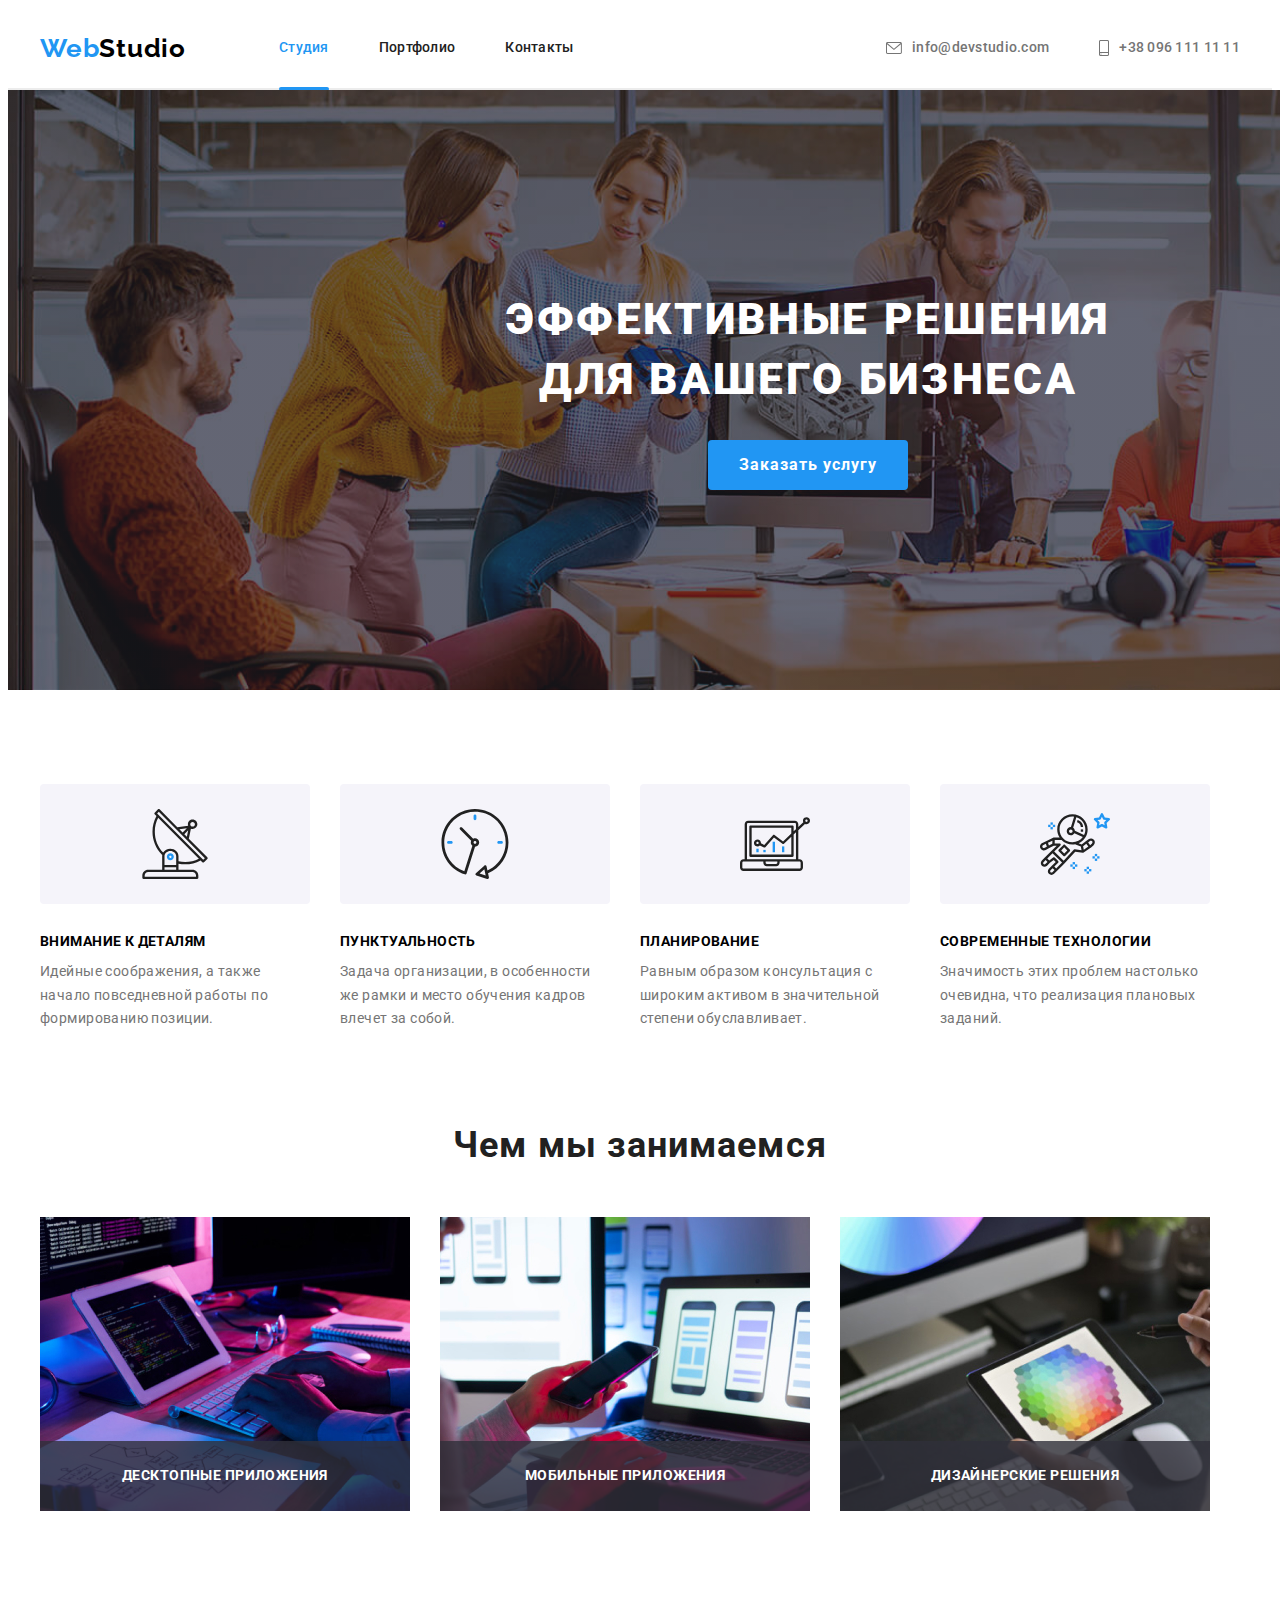
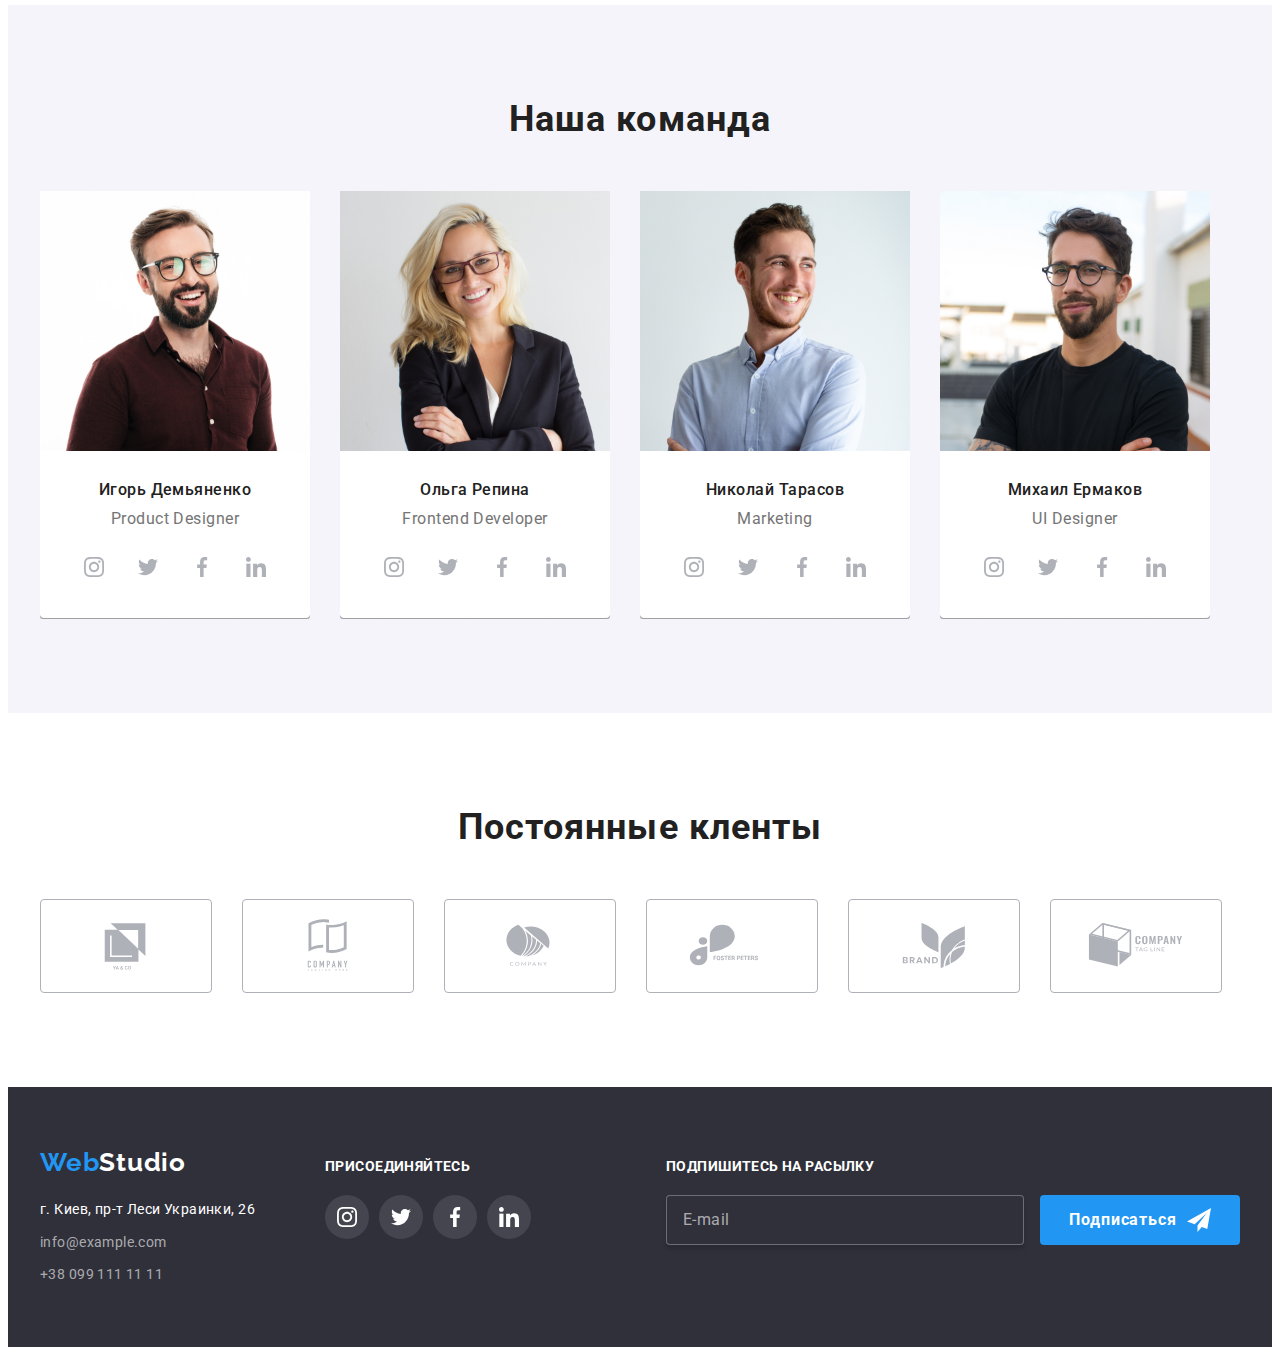
==== index.html @ 34a13f5e "copy files from HW: 06" ====
<!DOCTYPE html>
<html lang="ru">
<head>
    <meta charset="UTF-8">
    <meta http-equiv="X-UA-Compatible" content="IE=edge">
    <meta name="viewport" content="width=device-width, initial-scale=1.0">
    <title>WebStudio</title>

    <link rel="preconnect" href="https://fonts.gstatic.com">
    <link href="https://fonts.googleapis.com/css2?family=Raleway:wght@700&family=Roboto:wght@400;500;700;900&display=swap" rel="stylesheet">

    <link rel="stylesheet" href="https://cdnjs.cloudflare.com/ajax/libs/modern-normalize/1.0.0/modern-normalize.min.css" integrity="sha512-ISS7cAi1PEhQ8jnbJpJZMd29NlhNj4AWYyLOSp2CE/CsHxTCu+r+t0D2yoJudVrd0/8fTVPUVDzY5Tvli75u/g==" crossorigin="anonymous" referrerpolicy="no-referrer" />

    <link rel="stylesheet" href="./CSS/styles.css">
</head>
<body>
<!-- ============================== HEADER ============================== -->
    <header class="header">        
        <div class="inheader container">
            <a class="logo-link link" href="./index.html"> <span class="logo-accent">Web</span>Studio</a>
            <ul class="menu list">
                <li class="menu-item">
                    <a class="menu-link link currentpage current" href="./index.html">Студия</a>
                </li>
                <li class="menu-item">
                    <a class="menu-link link" href="./portfolio.html">Портфолио</a>
                </li>
                <li class="menu-item">
                    <a class="menu-link link" href="">Контакты</a>
                </li>
            </ul>
            <ul class="contacts list">                
                <li class="contacts-item">
                    <a class="contacts-link link" href="mailto:info@devstudio.com">
                        <svg class="icon-header" width="16" height="12">
                            <use href="./images/sprite.svg#icon-envelope"></use>
                        </svg>
                        info@devstudio.com
                    </a>
                </li>
                <li class="contacts-item">
                    <a class="contacts-link link" href="tel:+380961111111">
                        <svg class="icon-header" width="10" height="16">
                            <use href="./images/sprite.svg#icon-smartphone"></use>
                        </svg>
                        +38 096 111 11 11
                    </a>
                </li>
            </ul>  
        </div>
    </header>
<!-- ============================== END HEADER ============================== -->

    <main>
<!-- ============================== HERO ============================== -->
        <section class="hero">
            <div class="container">
                <h1 class="hero-title">ЭФФЕКТИВНЫЕ РЕШЕНИЯ<br/>ДЛЯ ВАШЕГО БИЗНЕСА</h1>
                <button class="modal-btn" type="button" data-modal-open="">Заказать услугу</button>
            </div>

            <div class="backdrop is-hidden" data-modal>
                <div class="modal">

                    <!-- <div class="modal-closebutton" data-modal-close>
                        <svg class="icon-close">
                            <use href="./images/sprite.svg#icon-close"></use>
                        </svg>
                    </div> -->

                    <button class="modal-closebutton" data-modal-close>
                        <svg class="icon-close">
                            <use href="./images/sprite.svg#icon-close"></use>
                        </svg>
                    </button>

                    <form class="form" method="GET" autocomplete="off">
                        <p class="modal-title">Оставьте свои данные, мы вам перезвоним</p>

                        <ul class="form-list list">
                            <li class="form-field">
                                <label for="name" class="form-label">Имя</label>
                                <div class="input-wrapper">
                                    <input type="text" class="form-input" name="name" id="name" required>
                                    <svg class="input-icon" width="12" height="12">
                                        <use href="./images/sprite.svg#icon-form-person"></use>
                                    </svg>
                                </div>
                            </li>
                            <li class="form-field">
                                <label for="tel" class="form-label">Телефон</label>
                                <div class="input-wrapper">
                                    <input type="tel" class="form-input" name="tel" id="tel" required>
                                    <svg class="input-icon" width="13" height="13">
                                        <use href="./images/sprite.svg#icon-form-phone"></use>
                                    </svg>
                                </div>
                                
                             </li>
                             <li class="form-field">
                                <label for="email" class="form-label">Почта</label>
                                <div class="input-wrapper">
                                    <input type="email" class="form-input" name="email" id="email">
                                    <svg class="input-icon"  width="15" height="12">
                                        <use href="./images/sprite.svg#icon-form-envelope"></use>
                                    </svg>
                                </div>                                
                             </li>
                             <li class="form-field">
                                <label for="comment" class="form-label">Коментарий</label>
                                <textarea name="comment" id="comment" placeholder="Введите текст"></textarea>
                             </li>
                            </ul>  
                            
                        <div class="checkbox-field">
                            <input type="checkbox" class="checkbox visually-hidden" name="checkbox" id="checkbox" required>
                            <label for="checkbox" class="checkbox-label">
                                Соглашаюсь с рассылкой и принимаю
                                <a href="#" class="checkbox-link link">Условия договора</a>
                                <span class="custom-checkbox">
                                    <svg class="custom-checkbox-icon" width="12" height="11">
                                        <use href="./images/sprite.svg#icon-form-checked"></use>
                                    </svg>
                                </span>                                
                            </label>
                        </div>

                        <button class="modal-btn" type="submit">Отправить</button>
                        
                    </form>
                </div>
            </div>   
        </section> 
<!-- ============================== END HERO ============================== -->         

<!-- ============================== ADVANTANGES ============================== -->
        <section class="advantages">
            <div class="container">
                <h2 class="advantages-title" hidden>Преимущества</h2>
                <ul class="advantages-list list">
                    <li class="advantages-item">
                        <div class="thumb">
                            <svg class="icon-advantages">
                                <use href=".\images/sprite.svg#icon-antenna"></use>
                            </svg>
                        </div>
                        <h3 class="advantages-item-title">Внимание к деталям</h3>
                        <p class="advantages-item-text">Идейные соображения, а также начало повседневной работы по формированию позиции.</p>
                    </li>
                    <li class="advantages-item">
                        <div class="thumb">
                            <svg class="icon-advantages">
                                <use href=".\images/sprite.svg#icon-clock"></use>
                            </svg>
                        </div>
                        <h3 class="advantages-item-title">Пунктуальность</h3>
                        <p class="advantages-item-text">Задача организации, в особенности же рамки и место обучения кадров влечет за собой.</p>
                    </li>
                    <li class="advantages-item">
                        <div class="thumb">
                            <svg class="icon-advantages">
                                <use href=".\images/sprite.svg#icon-diagram"></use>
                            </svg>
                        </div>
                        <h3 class="advantages-item-title">Планирование</h3>
                        <p class="advantages-item-text">Равным образом консультация с широким активом в значительной степени обуславливает.</p>
                    </li>
                    <li class="advantages-item">
                        <div class="thumb">
                            <svg class="icon-advantages">
                                <use href=".\images/sprite.svg#icon-astronaut"></use>
                            </svg>
                        </div>
                        <h3 class="advantages-item-title">Современные технологии</h3>
                        <p class="advantages-item-text">Значимость этих проблем настолько очевидна, что реализация плановых заданий.</p>
                    </li>
                </ul>
            </div>
        </section>
<!-- ============================== END ADVANTANGES ============================== -->        

<!-- ============================== WHAT-WE-DO ============================== -->
        <section class="works">
            <div class="container">
                <h2 class="section-title">Чем мы занимаемся</h2>
                <ul class="works-list list">
                    <li class="workrs-item">
                        <img class="works-img"
                            src="./images/what-we-do/what-we-do-img1.jpg" 
                            alt="Пользователь ПК" 
                            width="370" height="294">
                        <div class="works-img-overlay">
                            <p>Десктопные приложения</p>
                        </div>
                    </li>
                    <li class="workrs-item">
                        <img class="works-img"
                            src="./images/what-we-do/what-we-do-img2.jpg" 
                            alt="Пользователь с телефоном" 
                            width="370" height="294">
                            <div class="works-img-overlay">
                            <p>Мобильные приложения</p>
                        </div>
                    </li>
                    <li class="workrs-item">
                        <img class="works-img"
                            src="./images/what-we-do/what-we-do-img3.jpg" 
                            alt="Пользователь с планшетом"
                            width="370" height="294">
                            <div class="works-img-overlay">
                            <p>Дизайнерские решения</p>
                        </div>
                    </li>
                </ul>
            </div>
        </section>
<!-- ============================== END WHAT-WE-DO ============================== -->

<!-- ============================== TEAM ============================== -->
        <section class="team">
            <div class="container">                
                <h2 class="section-title">Наша команда</h2>
                <ul class="team-list list">
                    <li class="team-item">
                        <img class="team-img" 
                            src="./images/team/team-img1.jpg" 
                            alt="фото Игорь Демьяненко"
                            width="270" height="260">
                        <div class="team-img-thumb">
                            <h3 class="team-img-title">Игорь Демьяненко</h3>
                            <p class="team-img-text" lang="en">Product Designer</p>
                            <ul class="socialmedia-list list">
                                <li class="socialmedia-item">
                                    <a href="#" class="socialmedia-link">
                                        <svg class="icon-socialmedia">
                                            <use href="./images/sprite.svg#icon-instagram"></use>
                                        </svg>
                                    </a>                                     
                                </li>
                                <li class="socialmedia-item">
                                    <a href="#" class="socialmedia-link">
                                        <svg class="icon-socialmedia">
                                            <use href="./images/sprite.svg#icon-twitter"></use>
                                        </svg>
                                    </a>                                    
                                </li>
                                <li class="socialmedia-item">
                                    <a href="#" class="socialmedia-link">
                                        <svg class="icon-socialmedia">
                                            <use href="./images/sprite.svg#icon-facebook"></use>
                                        </svg>
                                    </a>                                    
                                </li>
                                <li class="socialmedia-item">
                                    <a href="#" class="socialmedia-link">
                                        <svg class="icon-socialmedia">
                                            <use href="./images/sprite.svg#icon-linkedin"></use>
                                        </svg>
                                    </a>
                                </li>
                            </ul>                             
                        </div>
                    </li>
                    <li class="team-item">
                        <img class="team-img"
                            src="./images/team/team-img2.jpg" 
                            alt="фото Ольга Репина" 
                            width="270" height="260">
                        <div class="team-img-thumb">
                            <h3 class="team-img-title">Ольга Репина</h3>
                            <p class="team-img-text" lang="en">Frontend Developer</p>
                            <ul class="socialmedia-list list">
                                <li class="socialmedia-item">
                                    <a href="#" class="socialmedia-link">
                                        <svg class="icon-socialmedia">
                                            <use href="./images/sprite.svg#icon-instagram"></use>
                                        </svg>
                                    </a>                                     
                                </li>
                                <li class="socialmedia-item">
                                    <a href="#" class="socialmedia-link">
                                        <svg class="icon-socialmedia">
                                            <use href="./images/sprite.svg#icon-twitter"></use>
                                        </svg>
                                    </a>                                    
                                </li>
                                <li class="socialmedia-item">
                                    <a href="#" class="socialmedia-link">
                                        <svg class="icon-socialmedia">
                                            <use href="./images/sprite.svg#icon-facebook"></use>
                                        </svg>
                                    </a>                                    
                                </li>
                                <li class="socialmedia-item">
                                    <a href="#" class="socialmedia-link">
                                        <svg class="icon-socialmedia">
                                            <use href="./images/sprite.svg#icon-linkedin"></use>
                                        </svg>
                                    </a>
                                </li>
                            </ul>
                        </div>
                    </li>
                    <li class="team-item">
                        <img class="team-img"
                            src="./images/team/team-img3.jpg" 
                            alt="фото Николай Тарасов"
                            width="270" height="260">
                        <div class="team-img-thumb">
                            <h3 class="team-img-title">Николай Тарасов</h3>
                            <p class="team-img-text" lang="en">Marketing</p>                        
                            <ul class="socialmedia-list list">
                                    <li class="socialmedia-item">
                                        <a href="#" class="socialmedia-link">
                                            <svg class="icon-socialmedia">
                                                <use href="./images/sprite.svg#icon-instagram"></use>
                                            </svg>
                                        </a>                                     
                                    </li>
                                    <li class="socialmedia-item">
                                        <a href="#" class="socialmedia-link">
                                            <svg class="icon-socialmedia">
                                                <use href="./images/sprite.svg#icon-twitter"></use>
                                            </svg>
                                        </a>                                    
                                    </li>
                                    <li class="socialmedia-item">
                                        <a href="#" class="socialmedia-link">
                                            <svg class="icon-socialmedia">
                                                <use href="./images/sprite.svg#icon-facebook"></use>
                                            </svg>
                                        </a>                                    
                                    </li>
                                    <li class="socialmedia-item">
                                        <a href="#" class="socialmedia-link">
                                            <svg class="icon-socialmedia">
                                                <use href="./images/sprite.svg#icon-linkedin"></use>
                                            </svg>
                                        </a>
                                    </li>
                            </ul> 
                        </div>                      
                    </li>
                    <li class="team-item">
                        <img class="team-img"
                            src="./images/team/team-img4.jpg" 
                            alt="фото Михаил Ермаков"
                            width="270" height="260">
                        <div class="team-img-thumb">
                            <h3 class="team-img-title">Михаил Ермаков</h3>
                            <p class="team-img-text" lang="en">UI Designer</p>
                            <ul class="socialmedia-list list">
                                <li class="socialmedia-item">
                                    <a href="#" class="socialmedia-link">
                                        <svg class="icon-socialmedia">
                                            <use href="./images/sprite.svg#icon-instagram"></use>
                                        </svg>
                                    </a>                                     
                                </li>
                                <li class="socialmedia-item">
                                    <a href="#" class="socialmedia-link">
                                        <svg class="icon-socialmedia">
                                            <use href="./images/sprite.svg#icon-twitter"></use>
                                        </svg>
                                    </a>                                    
                                </li>
                                <li class="socialmedia-item">
                                    <a href="#" class="socialmedia-link">
                                        <svg class="icon-socialmedia">
                                            <use href="./images/sprite.svg#icon-facebook"></use>
                                        </svg>
                                    </a>                                    
                                </li>
                                <li class="socialmedia-item">
                                    <a href="#" class="socialmedia-link">
                                        <svg class="icon-socialmedia">
                                            <use href="./images/sprite.svg#icon-linkedin"></use>
                                        </svg>
                                    </a>
                                </li>
                            </ul>
                        </div>                    
                    </li>
                </ul>
            </div>
        </section>
<!-- ============================== END TEAM ============================== -->     

<!-- ============================== CLIENTS ============================== --> 
        <section class="clients">
            <div class="container">
                <h2 class="section-title">Постоянные кленты</h2>
                <ul class="clients-list list">
                    <li class="clients-logo">
                        <a href="#" class="clients-link link">
                            <svg class="icon-clients">
                                <use href="./images/sprite.svg#icon-logo-1"></use>
                            </svg>
                        </a>
                    </li>
                    <li class="clients-logo">
                        <a href="#" class="clients-link">
                            <svg class="icon-clients">
                                <use href="./images/sprite.svg#icon-logo-2"></use>
                            </svg>
                        </a>
                    </li>
                    <li class="clients-logo">
                        <a href="#" class="clients-link">
                            <svg class="icon-clients">
                                <use href="./images/sprite.svg#icon-logo-3"></use>
                            </svg>
                        </a>
                    </li>
                    <li class="clients-logo">
                        <a href="#" class="clients-link">
                            <svg class="icon-clients">
                                <use href="./images/sprite.svg#icon-logo-4"></use>
                            </svg>
                        </a>
                    </li>
                    <li class="clients-logo">
                        <a href="#" class="clients-link">
                            <svg class="icon-clients">
                                <use href="./images/sprite.svg#icon-logo-5"></use>
                            </svg>
                        </a>
                    </li>
                    <li class="clients-logo">
                        <a href="#" class="clients-link">
                            <svg class="icon-clients">
                                <use  href="./images/sprite.svg#icon-logo-6"></use>
                            </svg>
                        </a>
                    </li>
                </ul>
            </div>
        </section>

<!-- ============================== END CLIENTS ============================== --> 
    </main>

    <!-- ============================== FOOTER ============================== -->
    <footer class="footer">
        <div class="container">
            <!-- <div class="footer-content"> -->
                <div class="footer-address">
                    <a class="logo-link link" href="./index.html"> <span class="logo-accent">Web</span>Studio</a>
                    <address class="adr">
                        <ul class="adr-list list">
                            <li class="adr-item">
                                <a class="adr-contact link adr-map" href="https://goo.gl/maps/uvsgUwdAActYUTXB9" target="_blank" rel="noopener noreferrer">
                                г. Киев, пр-т Леси Украинки, 26</a>
                            </li>
                            <li class="adr-item">
                                <a class="adr-contact link" href="mailto:info@example.com">info@example.com</a>
                            </li>
                            <li class="adr-item ">
                                <a class="adr-contact link" href="tel:+380991111111">+38 099 111 11 11</a>
                            </li>
                        </ul>
                    </address>
                </div>
                <div class="footer-join">
                    <p class="join-title">Присоединяйтесь</p>
                    <ul class="socialmedia-list media-list-footer list">
                        <li class="socialmedia-item">
                            <a href="#" class="socialmedia-link  media-link-footer">
                                <svg class="icon-socialmedia-footer icon-media-footer">
                                    <use href="./images/sprite.svg#icon-instagram"></use>
                                </svg>
                            </a>                                     
                        </li>
                        <li class="socialmedia-item">
                            <a href="#" class="socialmedia-link media-link-footer">
                                <svg class="icon-socialmedia-footer icon-media-footer">
                                    <use href="./images/sprite.svg#icon-twitter"></use>
                                </svg>
                            </a>                                    
                        </li>
                        <li class="socialmedia-item">
                            <a href="#" class="socialmedia-link media-link-footer">
                                <svg class="icon-socialmedia-footer icon-media-footer">
                                    <use href="./images/sprite.svg#icon-facebook"></use>
                                </svg>
                            </a>                                    
                        </li>
                        <li class="socialmedia-item">
                            <a href="#" class="socialmedia-link media-link-footer">
                                <svg class="icon-socialmedia-footer icon-media-footer">
                                    <use href="./images/sprite.svg#icon-linkedin"></use>
                                </svg>
                            </a>
                        </li>
                    </ul>
                </div>
                
                <div class="footer-subscribe">
                    <form class="subscribe">
                        <label for="subscribe-email" class="subscribe-title join-title">
                        Подпишитесь на расылку
                        </label>
                        <div class="input-wrapper">
                            <input type="email" class="subscribe-input" name="subscribe-email" id="subscribe-email" placeholder="E-mail">
                            <button class="modal-btn" type="submit">
                                <span class="modal-btn-title">Подписаться</span> 
                                <svg class="modal-btn-icon">
                                    <use href="./images/sprite.svg#icon-send"></use>
                                </svg>
                            </button>
                        </div>
                    </form>
                </div>
                
            <!-- </div> -->
        </div>
    </footer>
<!-- ============================== END FOOTER ============================== -->  
   <script src="./js/modal.js"></script> 
</body>
</html>
---- CSS/styles.css ----
/* transition: opacity 250ms cubic-bezier(0.4, 0, 0.2, 1); */


:root{
    --main-font: 'Roboto', sans-serif;
    --second-font: 'Raleway', sans-serif;
    --main-color: #212121;
    --second-color: #757575;
    --accent-color: #2196F3;
    --bghero-color: #2F303A;
    --hero-title-color: #FFFFFF;
    --modal-btn-accent-color: #188CE8;
    --thumb-bg-color: #f5f4fa;
    --icon-socialmedia-color: #afb1b8;
    --footer-bg-color: #2F303A;
    --footer-logolink-color: white;
    --adr-contact-color: rgba(255, 255, 255, 60%);
    --media-item-footer-bg-color: rgba(255, 255, 255, 0.1);
    --logo-link-color: #000000;
    --works-img-overlay-bgcolor: rgba(47, 48, 58, 0.8);
    --modal-backdrop-bgcolor: rgba(0, 0, 0, 0.5);
    --header-border-color: #ECECEC;

    --project-item-gap: 30px;
}
.visually-hidden {
    position: absolute;
    width: 1px;
    height: 1px;
    margin: -1px;
    padding: 0;
    overflow: hidden;
    border: 0;
    clip: rect(0 0 0 0)
}


h1,h2,h3,h4,h5,h6,p{
    margin-top: 0px;
    margin-bottom: 0px;
}

ul,ol{
    margin-top: 0px;
    margin-bottom: 0px;
    padding-left: 0px;
}

img{
    display: block;
}

.list{
    list-style: none;
    padding: 0px;
    margin: 0px;
}
.link{
    text-decoration: none;
    
}

.container{
    width: 1200px;
    padding-left: 15px;
    padding-right: 15px;
    margin: 0 auto;
}
/* ============================== BODY ==============================*/
body{
    font-family: var(--main-font);
}
/* ============================== END BODY ==============================*/

/* ============================== HEADER ==============================*/

.inheader{
    display: flex;
    align-items: center;
}

.logo-link{
    font-family: var(--second-font);
    font-weight: 700;
    font-size: 26px;
    line-height: 1.19; 
    letter-spacing: 0.03em;
    color:var(--logo-link-color);
    padding: 24px 0px;
}

.logo-accent{
    color: var(--accent-color);
}

.menu{
    display: flex;
    margin-left: 93px;
}

.menu-item{
    position: relative;
}

.menu-link{
    display: block;
    padding-top: 32px;
    padding-bottom: 32px;

    font-family: var(--main-font);
    font-weight: 500;
    font-size: 14px;
    line-height: 1.14;
    letter-spacing: 0.02em;    
    color: var(--main-color);

    transition: color 250ms cubic-bezier(0.4, 0, 0.2, 1);
}

.menu-link::after{
    position: absolute;
    bottom: -3px;
    left: 0;

    content:'';
    display: inline-block;
    width: 100%;
    height: 4px;
    background-color: var(--accent-color);
    border-radius:2px;
    opacity: 0;
}

.currentpage.menu-link::after{
    opacity: 1;
}

.menu-item:not(:last-child){
    margin-right: 50px;
}

.menu-link:hover,
.menu-link:focus{
    color: var(--accent-color);

}

.contacts{
    display: flex;
    margin-left: auto;
}

.contacts-item + .contacts-item{
    margin-left: 50px;
}
.contacts-link{
    padding-top: 32px;
    padding-bottom: 32px;

    display: flex;
    align-items: center;

    font-family: var(--main-font);
    font-weight: 500;
    font-size: 14px;
    line-height: 1.14;
    letter-spacing: 0.02em;
    color: var(--second-color);

    transition: color 250ms cubic-bezier(0.4, 0, 0.2, 1);
}

.contacts-link:hover,
.contacts-link:focus{
    color: var(--accent-color);
}

.icon-header {
    fill: var(--second-color);
    margin-right: 10px
}

.contacts-link:hover .icon-header,
.contacts-link:focus .icon-header {
    fill: currentColor;
}

.current {
    pointer-events: none;
    color: var(--accent-color);
}

.header {
    border-bottom: 2px solid var(--header-border-color);
}
/* ============================== END HEADER ==============================*/


/* ============================== HERO ==============================*/
.hero{
    position: relative;

    background-color: var(--bghero-color);
    text-align: center;
    padding-top: 200px;
    padding-bottom: 200px;
    width: 100%;
    background-image: 
        linear-gradient(
            rgba(47, 48, 58, 0.4), 
            rgba(47, 48, 58, 0.4)),
        url(../images/hero/bg-picture.png);
    background-repeat: no-repeat;
    background-position: center;
    background-size: cover;
    width: 1600px;
    margin: 0 auto;
}

.hero-title{
    margin-bottom: 30px;

    font-weight: 900;
    font-size: 44px;
    line-height: 1.36;
    letter-spacing: 0.06em;
    text-transform: uppercase;
    color:var(--hero-title-color);
}

.modal-btn {
    display: inline-flex;
    justify-content: center;
    align-items:center;
    
    width: 200px;
    height: 50px;

    padding-top: 10px;
    padding-bottom: 10px;

    font-family: var(--main-font);
    cursor: pointer;
    font-weight: 700;
    font-size: 16px;
    line-height: 1.875;
    letter-spacing: 0.06em;
    color: var(--hero-title-color);
    background-color: var(--accent-color);
    border: 1px solid transparent;
    border-radius: 4px;

    transition: background-color 250ms cubic-bezier(0.4, 0, 0.2, 1);

}

.modal-btn:hover,
.modal-btn:focus {
    background-color: var(--modal-btn-accent-color);
}
/* ============================== END HERO ==============================*/

/* ============================== ADVANTANGES ==============================*/
.advantages{  
    padding-top: 94px;  
    padding-bottom: 94px;
}
.advantages-list{
    display: flex;
}

.advantages-item{
    width:270px;
}
.advantages-item:not(:first-child){
    margin-left: 30px;

}

.thumb {
    margin-bottom: 30px;

    display: flex;
    width: 270px;
    height: 120px;
    background-color: var(--thumb-bg-color);
    border-radius: 4px;
    justify-content: center;
    align-items: center;
}

.advantages-item-title{
    margin-bottom: 10px;

    font-weight: 700;
    font-size: 14px;
    line-height: 1.14;
    letter-spacing: 0.03em;
    text-transform: uppercase;
}

.advantages-item-text{
    font-weight: 400;
    font-size: 14px;
    line-height: 1.71;
    letter-spacing: 0.03em;
    color: var(--second-color);
}

.icon-advantages {
    width: 70px;
    height: 70px;
    display: flex;
}
/* ============================== END ADVANTANGES ==============================*/

/* ==============================WHAT-WE-DO ==============================*/
.works{
    padding-bottom: 94px;    
}
.works-list{
    display: flex;
}
.section-title{
    margin-bottom: 50px;
    
    font-weight: 700;
    font-size: 36px;
    line-height: 1.16;
    text-align: center;
    letter-spacing: 0.03em;
    color: var(--main-color);
}

.workrs-item{
    position: relative;
}

.workrs-item:not(:last-child){
    margin-right: 30px;
}

.works-img-overlay{
    position: absolute;
    bottom: 0;
    left: 0;

    font-family: var(--main-font);
    font-weight: 700;
    font-size: 14px;
    line-height: 1.14;
    letter-spacing: 0.03em;
    text-transform: uppercase;

    display: flex;
    justify-content: center;
    align-items: center;
    width: 100%;
    height: 70px;
    background-color: var(--works-img-overlay-bgcolor);
    color:var(--hero-title-color);
}

/* ==============================END WHAT-WE-DO ==============================*/

/* ==============================TEAM ==============================*/
.team{
    background-color: var(--thumb-bg-color);
    padding-bottom: 94px;
    padding-top: 94px;
}

.team-list{
    display: flex;
}

.team-item{
    background-image: url(../images/team/team-bg.png);
    /* background-size: cover; */
    background-position:center;
    width: 270px;
    height: 428px;
}

.team-item:not(:last-child){
    margin-right: 30px;
}

.team-img-thumb{
    padding: 30px 32px;
}

.team-img-title{
    margin-bottom: 10px;

    font-weight: 500;
    font-size: 16px;
    line-height: 1.18;
    text-align: center;
    letter-spacing: 0.03em;
    color: var(--main-color);
}

.team-img-text{
    margin-bottom: 16px;
    font-weight: 400;
    font-size: 16px;
    line-height: 1.18;
    text-align: center;
    letter-spacing: 0.03em;
    color: var(--second-color);
}

.socialmedia-list {
    display: flex;
}

.socialmedia-item:not(:first-child){
    margin-left: 10px;
}

.socialmedia-link {
    display: flex;
    justify-content: center;
    align-items: center;

    width: 44px;
    height: 44px;
    border-radius: 50%;

    transition: background-color 250ms cubic-bezier(0.4, 0, 0.2, 1);
}

.socialmedia-link:hover,
.socialmedia-link:focus {
    outline: none;
    background-color: var(--accent-color);
}

.socialmedia-link:hover .icon-socialmedia,
.socialmedia-link:focus .icon-socialmedia {
    fill: var(--hero-title-color);
}

.icon-socialmedia {
    width: 20px;
    height: 20px;
    fill: var(--icon-socialmedia-color);

    transition: fill 250ms cubic-bezier(0.4, 0, 0.2, 1);
}
/* ==============================END TEAM ==============================*/

/* ============================== CLIENTS ==============================*/
.clients{
    padding-top: 94px;
    padding-bottom: 94px;
}

.clients-list{
    display: flex;
}

.clients-logo:not(:first-child){
    margin-left: 30px;
}

.clients-link{
    width: 170px;
    height: 92px;

    display: flex;
    justify-content: center;
    align-items: center;
    border: 1px var(--icon-socialmedia-color) solid;
    border-radius: 4px;

    transition: border 250ms cubic-bezier(0.4, 0, 0.2, 1);
}

.clients-link:hover,
.clients-link:focus{
    outline: none;
    border: 1px var(--accent-color) solid;
}

.clients-link:hover .icon-clients,
.clients-link:focus .icon-clients {
    fill: var(--accent-color);
}
.icon-clients{
    width: 106px;
    height: 60px;
    fill: var(--icon-socialmedia-color);

    transition: fill 250ms cubic-bezier(0.4, 0, 0.2, 1);
}
/* ==============================END CLIENTS ==============================*/

/* ============================== FOOTER ============================== */
.footer{
    background-color: var(--footer-bg-color);
    display: flex;
    flex-direction: column;
    padding-top: 60px;
    padding-bottom: 60px;
}

.footer .logo-link{
    display: inline-block;
    margin-bottom: 20px;
    padding: 0;
    color:var(--footer-logolink-color);
}

.adr-item{
    font-style: normal;
}

.adr-item:not(:last-child){
    margin-bottom: 9px;
}

.adr-contact{
    font-weight: 400;
    font-size: 14px;
    line-height: 1.71;
    letter-spacing: 0.03em;
    color: var(--adr-contact-color);

    transition: color 250ms cubic-bezier(0.4, 0, 0.2, 1);
}

.adr-contact:hover,
.adr-contact:focus{
    color: var(--accent-color);
}

.adr-map {
    color: var(--hero-title-color);
}

.footer>.container{
    display: flex;
    align-items:baseline;
}

.footer-join{  
    width: 206px;
    height: 80px;
    margin-left: 70px;
}

.join-title{
    margin-bottom: 20px;
    font-family: var(--main-font);
    font-weight: 700;
    font-size: 14px;
    line-height: 1.14;
    letter-spacing: 0.03em;
    text-transform: uppercase;
    color: var(--hero-title-color);
}

.media-list-footer {
    padding: 0;
}

.media-link-footer {
    background-color: var(--media-item-footer-bg-color);
}

.icon-media-footer {
    fill: var(--hero-title-color);
}

.icon-socialmedia-footer {
    width: 20px;
    height: 20px;
    fill: var(--hero-title-color);
}

.footer-subscribe{
    width: 574px;
    margin-left: auto;
}

.subscribe{
    display: flex;
    flex-direction: column;
    align-items: start;
}

.subscribe-title {
    cursor: pointer;
}

.subscribe-input{
    width: 358px;
    height: 50px;
    margin-right: 12px;
    padding-left: 16px;

    border: 1px solid rgba(255, 255, 255, 0.3);
    box-sizing: border-box;
    box-shadow: 0px 4px 4px rgba(0, 0, 0, 0.15);
    border-radius: 4px;

    color: var(--hero-title-color);
    background-color: var(--bghero-color);
}

.subscribe-input::placeholder {
    font-family: var(--main-font);
    font-style: normal;
    font-weight: normal;
    font-size: 16px;
    line-height: 1.25;
    letter-spacing: 0.03em;
    color: rgba(255, 255, 255, 0.6);
}

.modal-btn-title{
    margin-right: 10px;
}

.modal-btn-icon{
    width: 24px;
    height: 24px;
}

/* ============================== END FOOTER ============================== */


/* ============================== MODAL ============================== */
.backdrop {
    position: fixed;
    top: 0;
    left: 0;
    width: 100%;
    height: 100%;
    background-color:var(--modal-backdrop-bgcolor);
    z-index: 999;
    transition: opacity 250ms cubic-bezier(0.4, 0, 0.2, 1),
    visibility 250ms cubic-bezier(0.4, 0, 0.2, 1);
}

.backdrop.is-hidden {
    opacity: 0;
    visibility: hidden;
    pointer-events: none;
}

.modal {
    position: absolute;
    top: 50%;
    left: 50%;
    transform: translate(-50%, -50%) scale(1);

    padding: 40px;

    width: 528px;
    border-radius: 4px;
    background-color: #fff;
    box-shadow: 0px 1px 3px rgba(0, 0, 0, 0.12), 0px 1px 1px rgba(0, 0, 0, 0.14), 0px 2px 1px rgba(0, 0, 0, 0.2);

    transition: transform 250ms cubic-bezier(0.4, 0, 0.2, 1);
}

.backdrop.is-hidden .modal {
    transform: translate(-50%, -50%) scale(0);
}

.modal-closebutton {
    position: absolute;
    top: 8px;
    right: 8px;
    cursor: pointer;

    display: flex;
    justify-content: center;
    align-items: center;

    width: 30px;
    height: 30px;
    box-sizing: border-box;
    background:var(--hero-title-color);
    border: 1px solid rgba(0, 0, 0, 0.1);
    border-radius: 50%;
    box-shadow:
        0px 1px 3px rgba(0, 0, 0, 0.12),
        0px 1px 1px rgba(0, 0, 0, 0.14),
        0px 2px 1px rgba(0, 0, 0, 0.2);

    transition: box-shadow 250ms cubic-bezier(0.4, 0, 0.2, 1);

}

.modal-closebutton:hover,
.modal-closebutton:focus
{    
    box-shadow:none;
}

.modal-closebutton:hover .icon-close,
.modal-closebutton:focus .icon-close{
    fill: var(--accent-color);
}

.icon-close{
    width: 11px;
    height: 11px;
    transition: fill 250ms cubic-bezier(0.4, 0, 0.2, 1);
}
.modal-title{
    font-family: var(--main-font);
    font-style: normal;
    font-weight: 700;
    font-size: 20px;
    line-height: 1.15;
    text-align: center;
    letter-spacing: 0.03em;

    /* margin-top: 40px; */
    margin-bottom: 12px;

    color: #212121;
}

.form{
    display: flex;
    flex-direction: column;
    align-items:center;
}

.form-list{
    width: 100%;
    margin-bottom: 20px;
}

.form-field{
    display: flex;
    flex-direction: column;
    align-items: start;
    margin-bottom: 10px;   
}

.form-label{
    font-family: var(--main-font);
    font-weight: 400;
    font-size: 12px;
    line-height: 1.16;
    letter-spacing: 0.01em;
    color: var(--second-color);
    margin-bottom: 4px;    
}

.form-label:hover{
    cursor: pointer;
}

.input-wrapper{
    position: relative;
    width: 100%;
}

.input-wrapper:hover .form-input,
.input-wrapper:hover textarea {
    cursor: pointer;
}

.form-input:focus + .input-icon {
    fill: var(--accent-color);
}

.form-input{    
    width: 100%;
    height: 40px;
    border: 1px solid rgba(33, 33, 33, 0.2);
    border-radius: 4px;    
    padding-left: 41px;

    transition: border 250ms cubic-bezier(0.4, 0, 0.2, 1);
}

.form-input:focus{
    outline: none;
    border: 1px solid var(--accent-color);
}

.input-icon{
    padding: 0;
    position: absolute;
    top: 50%;
    left: 15px;
    transform: translateY(-50%);

    transition: fill 250ms cubic-bezier(0.4, 0, 0.2, 1);
}

textarea{
    resize: none;
    width: 100%;
    height: 120px;

    border: 1px solid rgba(33, 33, 33, 0.2);
    border-radius: 4px;
    padding: 12px 16px;

    transition: border 250ms cubic-bezier(0.4, 0, 0.2, 1);
}

textarea::placeholder{
    font-family: var(--main-font);
    font-weight: 400;
    font-size: 14px;
    line-height: 1.14;
    letter-spacing: 0.01em;

    color: rgba(117, 117, 117, 0.5);
}

textarea:hover{
    cursor: pointer;
}

textarea:focus{
    outline: none;
    border: 1px solid var(--accent-color);
}

.checkbox-field{
    position: relative;
    
    display: flex;  
    justify-content: end;

    margin-bottom: 30px;
}

.checkbox-label {
    
    margin-left: 22px;

    cursor: pointer;

    font-family: var(--main-font);
    font-weight: 400;
    font-size: 14px;
    line-height: 1.71;
    letter-spacing: 0.03em;
    color: var(--second-color);
}

.custom-checkbox{
    position: absolute;
    top: 50%;
    left: 0;
    transform: translateY(-50%);


    display: flex;
    justify-content: center;
    align-items: center;
    width: 16px;
    height: 15px;
    border: 2px solid rgba(33, 33, 33, 1);
    border-radius: 2px;

    transition: border 250ms cubic-bezier(0.4, 0, 0.2, 1), background-color 250ms cubic-bezier(0.4, 0, 0.2, 1);
}

.checkbox:focus + .checkbox-label>.custom-checkbox{
    border: 2px solid var(--accent-color);
}

.checkbox:checked +.checkbox-label>.custom-checkbox {
    background-color: var(--accent-color);
    border: 2px solid var(--accent-color);
}

.checkbox-link {
    color: var(--accent-color);
}

/* ============================== END MODAL ============================== */
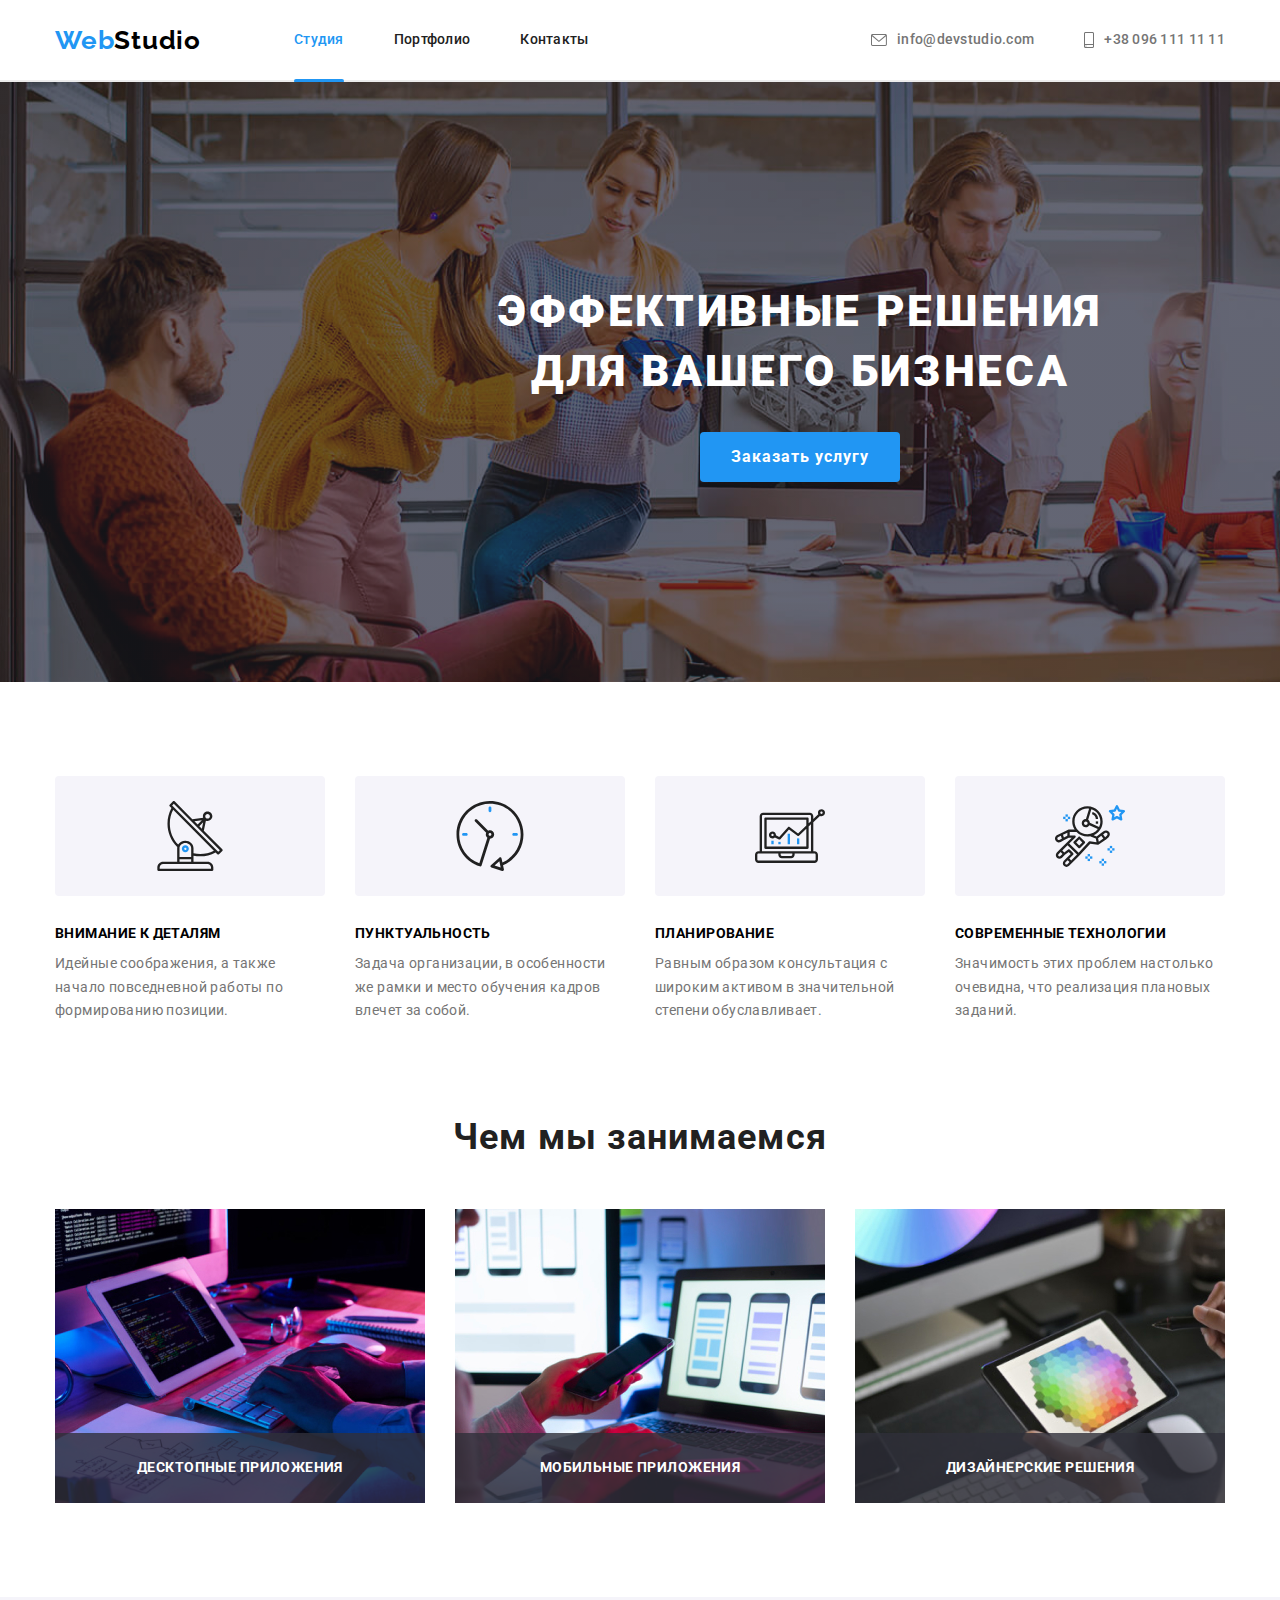
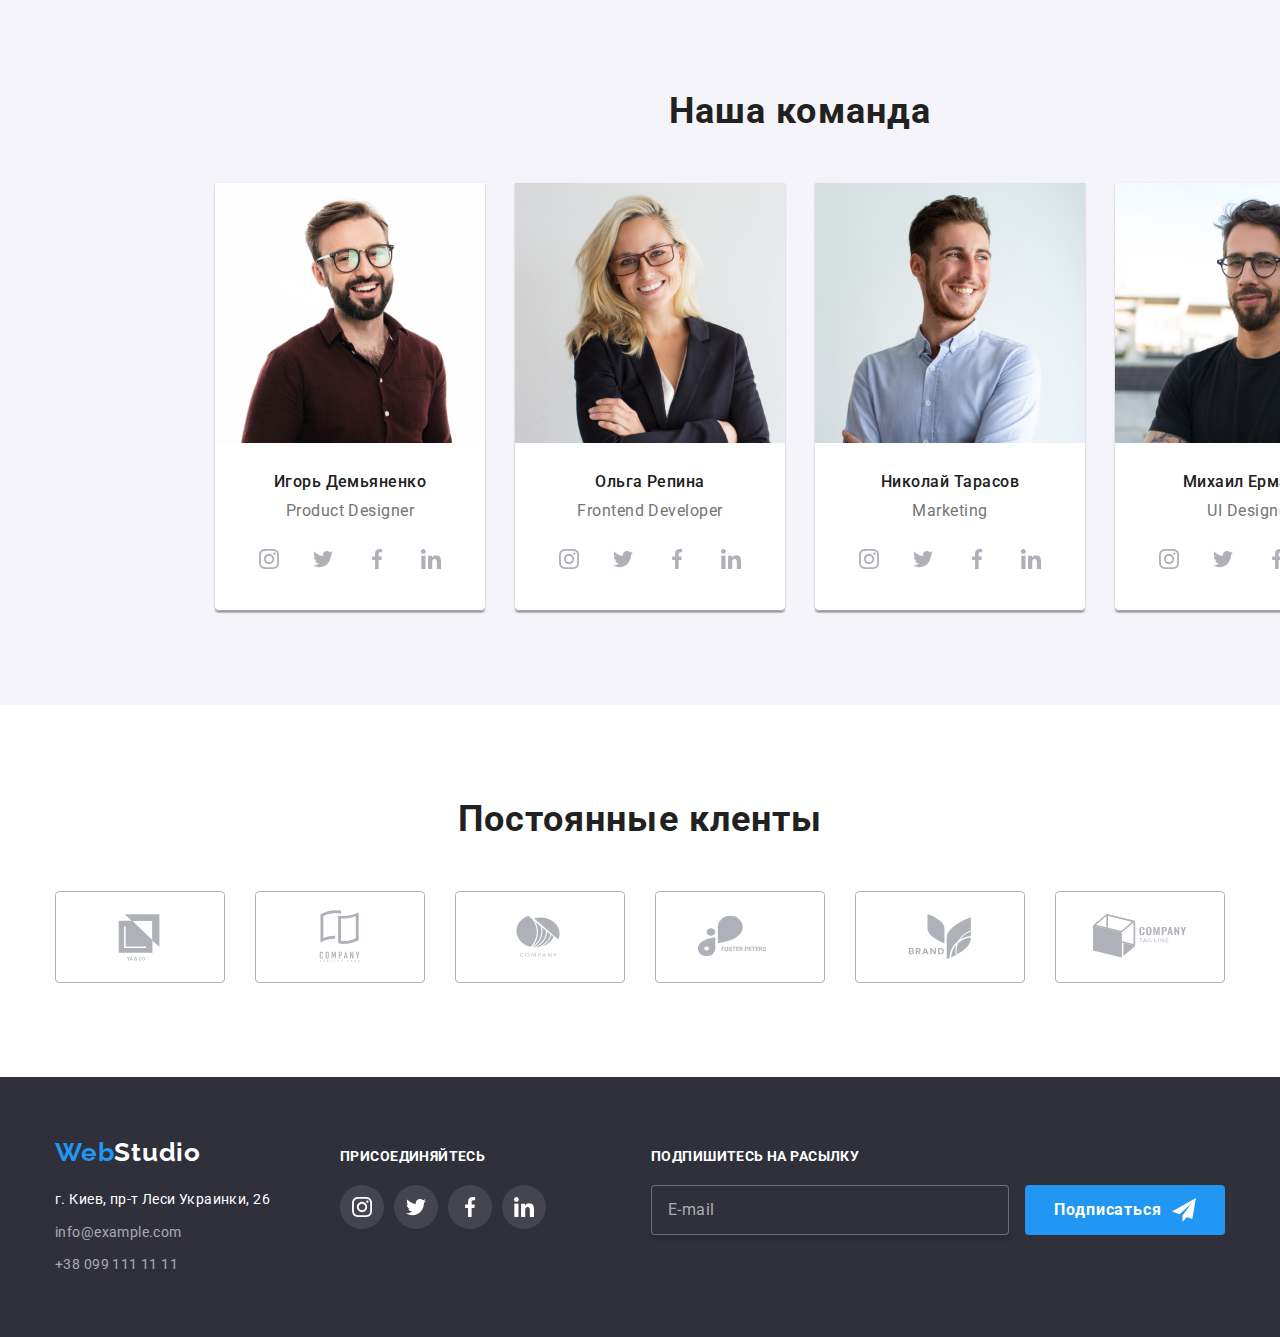
==== commit e85ea5ba: "commit 20.02.2022" ====
--- a/index.html
+++ b/index.html
@@ -1,521 +1,512 @@
 <!DOCTYPE html>
 <html lang="ru">
-<head>
-    <meta charset="UTF-8">
-    <meta http-equiv="X-UA-Compatible" content="IE=edge">
-    <meta name="viewport" content="width=device-width, initial-scale=1.0">
-    <title>WebStudio</title>
-
-    <link rel="preconnect" href="https://fonts.gstatic.com">
-    <link href="https://fonts.googleapis.com/css2?family=Raleway:wght@700&family=Roboto:wght@400;500;700;900&display=swap" rel="stylesheet">
-
-    <link rel="stylesheet" href="https://cdnjs.cloudflare.com/ajax/libs/modern-normalize/1.0.0/modern-normalize.min.css" integrity="sha512-ISS7cAi1PEhQ8jnbJpJZMd29NlhNj4AWYyLOSp2CE/CsHxTCu+r+t0D2yoJudVrd0/8fTVPUVDzY5Tvli75u/g==" crossorigin="anonymous" referrerpolicy="no-referrer" />
-
-    <link rel="stylesheet" href="./CSS/styles.css">
-</head>
-<body>
-<!-- ============================== HEADER ============================== -->
-    <header class="header">        
-        <div class="inheader container">
-            <a class="logo-link link" href="./index.html"> <span class="logo-accent">Web</span>Studio</a>
-            <ul class="menu list">
-                <li class="menu-item">
-                    <a class="menu-link link currentpage current" href="./index.html">Студия</a>
-                </li>
-                <li class="menu-item">
-                    <a class="menu-link link" href="./portfolio.html">Портфолио</a>
-                </li>
-                <li class="menu-item">
-                    <a class="menu-link link" href="">Контакты</a>
-                </li>
-            </ul>
-            <ul class="contacts list">                
-                <li class="contacts-item">
-                    <a class="contacts-link link" href="mailto:info@devstudio.com">
-                        <svg class="icon-header" width="16" height="12">
-                            <use href="./images/sprite.svg#icon-envelope"></use>
-                        </svg>
-                        info@devstudio.com
-                    </a>
-                </li>
-                <li class="contacts-item">
-                    <a class="contacts-link link" href="tel:+380961111111">
-                        <svg class="icon-header" width="10" height="16">
-                            <use href="./images/sprite.svg#icon-smartphone"></use>
-                        </svg>
-                        +38 096 111 11 11
-                    </a>
-                </li>
-            </ul>  
-        </div>
-    </header>
-<!-- ============================== END HEADER ============================== -->
-
-    <main>
-<!-- ============================== HERO ============================== -->
-        <section class="hero">
-            <div class="container">
-                <h1 class="hero-title">ЭФФЕКТИВНЫЕ РЕШЕНИЯ<br/>ДЛЯ ВАШЕГО БИЗНЕСА</h1>
-                <button class="modal-btn" type="button" data-modal-open="">Заказать услугу</button>
-            </div>
-
-            <div class="backdrop is-hidden" data-modal>
-                <div class="modal">
-
-                    <!-- <div class="modal-closebutton" data-modal-close>
-                        <svg class="icon-close">
-                            <use href="./images/sprite.svg#icon-close"></use>
-                        </svg>
-                    </div> -->
-
-                    <button class="modal-closebutton" data-modal-close>
-                        <svg class="icon-close">
-                            <use href="./images/sprite.svg#icon-close"></use>
-                        </svg>
-                    </button>
-
-                    <form class="form" method="GET" autocomplete="off">
-                        <p class="modal-title">Оставьте свои данные, мы вам перезвоним</p>
-
-                        <ul class="form-list list">
-                            <li class="form-field">
-                                <label for="name" class="form-label">Имя</label>
-                                <div class="input-wrapper">
-                                    <input type="text" class="form-input" name="name" id="name" required>
-                                    <svg class="input-icon" width="12" height="12">
-                                        <use href="./images/sprite.svg#icon-form-person"></use>
-                                    </svg>
-                                </div>
-                            </li>
-                            <li class="form-field">
-                                <label for="tel" class="form-label">Телефон</label>
-                                <div class="input-wrapper">
-                                    <input type="tel" class="form-input" name="tel" id="tel" required>
-                                    <svg class="input-icon" width="13" height="13">
-                                        <use href="./images/sprite.svg#icon-form-phone"></use>
-                                    </svg>
-                                </div>
-                                
-                             </li>
-                             <li class="form-field">
-                                <label for="email" class="form-label">Почта</label>
-                                <div class="input-wrapper">
-                                    <input type="email" class="form-input" name="email" id="email">
-                                    <svg class="input-icon"  width="15" height="12">
-                                        <use href="./images/sprite.svg#icon-form-envelope"></use>
-                                    </svg>
-                                </div>                                
-                             </li>
-                             <li class="form-field">
-                                <label for="comment" class="form-label">Коментарий</label>
-                                <textarea name="comment" id="comment" placeholder="Введите текст"></textarea>
-                             </li>
-                            </ul>  
-                            
-                        <div class="checkbox-field">
-                            <input type="checkbox" class="checkbox visually-hidden" name="checkbox" id="checkbox" required>
-                            <label for="checkbox" class="checkbox-label">
-                                Соглашаюсь с рассылкой и принимаю
-                                <a href="#" class="checkbox-link link">Условия договора</a>
-                                <span class="custom-checkbox">
-                                    <svg class="custom-checkbox-icon" width="12" height="11">
-                                        <use href="./images/sprite.svg#icon-form-checked"></use>
-                                    </svg>
-                                </span>                                
-                            </label>
-                        </div>
-
-                        <button class="modal-btn" type="submit">Отправить</button>
-                        
-                    </form>
-                </div>
-            </div>   
-        </section> 
-<!-- ============================== END HERO ============================== -->         
-
-<!-- ============================== ADVANTANGES ============================== -->
-        <section class="advantages">
-            <div class="container">
-                <h2 class="advantages-title" hidden>Преимущества</h2>
-                <ul class="advantages-list list">
-                    <li class="advantages-item">
-                        <div class="thumb">
-                            <svg class="icon-advantages">
-                                <use href=".\images/sprite.svg#icon-antenna"></use>
-                            </svg>
-                        </div>
-                        <h3 class="advantages-item-title">Внимание к деталям</h3>
-                        <p class="advantages-item-text">Идейные соображения, а также начало повседневной работы по формированию позиции.</p>
+    <head>
+        <meta charset="UTF-8">
+        <meta http-equiv="X-UA-Compatible" content="IE=edge">
+        <meta name="viewport" content="width=device-width, initial-scale=1.0">
+        <title>WebStudio</title>
+
+        <link rel="preconnect" href="https://fonts.gstatic.com">
+        <link href="https://fonts.googleapis.com/css2?family=Raleway:wght@700&family=Roboto:wght@400;500;700;900&display=swap" rel="stylesheet">
+
+        <!-- <link rel="stylesheet" href="https://cdnjs.cloudflare.com/ajax/libs/modern-normalize/1.0.0/modern-normalize.min.css" integrity="sha512-ISS7cAi1PEhQ8jnbJpJZMd29NlhNj4AWYyLOSp2CE/CsHxTCu+r+t0D2yoJudVrd0/8fTVPUVDzY5Tvli75u/g==" crossorigin="anonymous" referrerpolicy="no-referrer" /> -->
+
+        <!-- <link rel="stylesheet" href="./CSS/styles.css"> -->
+        <link rel="stylesheet" href="./CSS/main.min.css">
+    </head>
+
+    <body>
+        <!-- ============================== HEADER ============================== -->
+        <header class="header">        
+            <div class="header__content container">
+                <a class="logo link" href="./index.html"> <span class="logo logo_accent">Web</span>Studio</a>
+                <ul class="nav list">
+                    <li class="nav__item">
+                        <a class="nav__link nav__link_curentpage link" href="./index.html">Студия</a>
                     </li>
-                    <li class="advantages-item">
-                        <div class="thumb">
-                            <svg class="icon-advantages">
-                                <use href=".\images/sprite.svg#icon-clock"></use>
-                            </svg>
-                        </div>
-                        <h3 class="advantages-item-title">Пунктуальность</h3>
-                        <p class="advantages-item-text">Задача организации, в особенности же рамки и место обучения кадров влечет за собой.</p>
+                    <li class="nav__item">
+                        <a class="nav__link link" href="./portfolio.html">Портфолио</a>
                     </li>
-                    <li class="advantages-item">
-                        <div class="thumb">
-                            <svg class="icon-advantages">
-                                <use href=".\images/sprite.svg#icon-diagram"></use>
-                            </svg>
-                        </div>
-                        <h3 class="advantages-item-title">Планирование</h3>
-                        <p class="advantages-item-text">Равным образом консультация с широким активом в значительной степени обуславливает.</p>
-                    </li>
-                    <li class="advantages-item">
-                        <div class="thumb">
-                            <svg class="icon-advantages">
-                                <use href=".\images/sprite.svg#icon-astronaut"></use>
-                            </svg>
-                        </div>
-                        <h3 class="advantages-item-title">Современные технологии</h3>
-                        <p class="advantages-item-text">Значимость этих проблем настолько очевидна, что реализация плановых заданий.</p>
+                    <li class="nav__item">
+                        <a class="nav__link link" href="">Контакты</a>
                     </li>
                 </ul>
-            </div>
-        </section>
-<!-- ============================== END ADVANTANGES ============================== -->        
-
-<!-- ============================== WHAT-WE-DO ============================== -->
-        <section class="works">
-            <div class="container">
-                <h2 class="section-title">Чем мы занимаемся</h2>
-                <ul class="works-list list">
-                    <li class="workrs-item">
-                        <img class="works-img"
-                            src="./images/what-we-do/what-we-do-img1.jpg" 
-                            alt="Пользователь ПК" 
-                            width="370" height="294">
-                        <div class="works-img-overlay">
-                            <p>Десктопные приложения</p>
-                        </div>
-                    </li>
-                    <li class="workrs-item">
-                        <img class="works-img"
-                            src="./images/what-we-do/what-we-do-img2.jpg" 
-                            alt="Пользователь с телефоном" 
-                            width="370" height="294">
-                            <div class="works-img-overlay">
-                            <p>Мобильные приложения</p>
-                        </div>
-                    </li>
-                    <li class="workrs-item">
-                        <img class="works-img"
-                            src="./images/what-we-do/what-we-do-img3.jpg" 
-                            alt="Пользователь с планшетом"
-                            width="370" height="294">
-                            <div class="works-img-overlay">
-                            <p>Дизайнерские решения</p>
-                        </div>
-                    </li>
-                </ul>
-            </div>
-        </section>
-<!-- ============================== END WHAT-WE-DO ============================== -->
-
-<!-- ============================== TEAM ============================== -->
-        <section class="team">
-            <div class="container">                
-                <h2 class="section-title">Наша команда</h2>
-                <ul class="team-list list">
-                    <li class="team-item">
-                        <img class="team-img" 
-                            src="./images/team/team-img1.jpg" 
-                            alt="фото Игорь Демьяненко"
-                            width="270" height="260">
-                        <div class="team-img-thumb">
-                            <h3 class="team-img-title">Игорь Демьяненко</h3>
-                            <p class="team-img-text" lang="en">Product Designer</p>
-                            <ul class="socialmedia-list list">
-                                <li class="socialmedia-item">
-                                    <a href="#" class="socialmedia-link">
-                                        <svg class="icon-socialmedia">
-                                            <use href="./images/sprite.svg#icon-instagram"></use>
-                                        </svg>
-                                    </a>                                     
-                                </li>
-                                <li class="socialmedia-item">
-                                    <a href="#" class="socialmedia-link">
-                                        <svg class="icon-socialmedia">
-                                            <use href="./images/sprite.svg#icon-twitter"></use>
-                                        </svg>
-                                    </a>                                    
-                                </li>
-                                <li class="socialmedia-item">
-                                    <a href="#" class="socialmedia-link">
-                                        <svg class="icon-socialmedia">
-                                            <use href="./images/sprite.svg#icon-facebook"></use>
-                                        </svg>
-                                    </a>                                    
-                                </li>
-                                <li class="socialmedia-item">
-                                    <a href="#" class="socialmedia-link">
-                                        <svg class="icon-socialmedia">
-                                            <use href="./images/sprite.svg#icon-linkedin"></use>
-                                        </svg>
-                                    </a>
-                                </li>
-                            </ul>                             
-                        </div>
-                    </li>
-                    <li class="team-item">
-                        <img class="team-img"
-                            src="./images/team/team-img2.jpg" 
-                            alt="фото Ольга Репина" 
-                            width="270" height="260">
-                        <div class="team-img-thumb">
-                            <h3 class="team-img-title">Ольга Репина</h3>
-                            <p class="team-img-text" lang="en">Frontend Developer</p>
-                            <ul class="socialmedia-list list">
-                                <li class="socialmedia-item">
-                                    <a href="#" class="socialmedia-link">
-                                        <svg class="icon-socialmedia">
-                                            <use href="./images/sprite.svg#icon-instagram"></use>
-                                        </svg>
-                                    </a>                                     
-                                </li>
-                                <li class="socialmedia-item">
-                                    <a href="#" class="socialmedia-link">
-                                        <svg class="icon-socialmedia">
-                                            <use href="./images/sprite.svg#icon-twitter"></use>
-                                        </svg>
-                                    </a>                                    
-                                </li>
-                                <li class="socialmedia-item">
-                                    <a href="#" class="socialmedia-link">
-                                        <svg class="icon-socialmedia">
-                                            <use href="./images/sprite.svg#icon-facebook"></use>
-                                        </svg>
-                                    </a>                                    
-                                </li>
-                                <li class="socialmedia-item">
-                                    <a href="#" class="socialmedia-link">
-                                        <svg class="icon-socialmedia">
-                                            <use href="./images/sprite.svg#icon-linkedin"></use>
-                                        </svg>
-                                    </a>
-                                </li>
-                            </ul>
-                        </div>
-                    </li>
-                    <li class="team-item">
-                        <img class="team-img"
-                            src="./images/team/team-img3.jpg" 
-                            alt="фото Николай Тарасов"
-                            width="270" height="260">
-                        <div class="team-img-thumb">
-                            <h3 class="team-img-title">Николай Тарасов</h3>
-                            <p class="team-img-text" lang="en">Marketing</p>                        
-                            <ul class="socialmedia-list list">
-                                    <li class="socialmedia-item">
-                                        <a href="#" class="socialmedia-link">
-                                            <svg class="icon-socialmedia">
-                                                <use href="./images/sprite.svg#icon-instagram"></use>
-                                            </svg>
-                                        </a>                                     
-                                    </li>
-                                    <li class="socialmedia-item">
-                                        <a href="#" class="socialmedia-link">
-                                            <svg class="icon-socialmedia">
-                                                <use href="./images/sprite.svg#icon-twitter"></use>
-                                            </svg>
-                                        </a>                                    
-                                    </li>
-                                    <li class="socialmedia-item">
-                                        <a href="#" class="socialmedia-link">
-                                            <svg class="icon-socialmedia">
-                                                <use href="./images/sprite.svg#icon-facebook"></use>
-                                            </svg>
-                                        </a>                                    
-                                    </li>
-                                    <li class="socialmedia-item">
-                                        <a href="#" class="socialmedia-link">
-                                            <svg class="icon-socialmedia">
-                                                <use href="./images/sprite.svg#icon-linkedin"></use>
-                                            </svg>
-                                        </a>
-                                    </li>
-                            </ul> 
-                        </div>                      
-                    </li>
-                    <li class="team-item">
-                        <img class="team-img"
-                            src="./images/team/team-img4.jpg" 
-                            alt="фото Михаил Ермаков"
-                            width="270" height="260">
-                        <div class="team-img-thumb">
-                            <h3 class="team-img-title">Михаил Ермаков</h3>
-                            <p class="team-img-text" lang="en">UI Designer</p>
-                            <ul class="socialmedia-list list">
-                                <li class="socialmedia-item">
-                                    <a href="#" class="socialmedia-link">
-                                        <svg class="icon-socialmedia">
-                                            <use href="./images/sprite.svg#icon-instagram"></use>
-                                        </svg>
-                                    </a>                                     
-                                </li>
-                                <li class="socialmedia-item">
-                                    <a href="#" class="socialmedia-link">
-                                        <svg class="icon-socialmedia">
-                                            <use href="./images/sprite.svg#icon-twitter"></use>
-                                        </svg>
-                                    </a>                                    
-                                </li>
-                                <li class="socialmedia-item">
-                                    <a href="#" class="socialmedia-link">
-                                        <svg class="icon-socialmedia">
-                                            <use href="./images/sprite.svg#icon-facebook"></use>
-                                        </svg>
-                                    </a>                                    
-                                </li>
-                                <li class="socialmedia-item">
-                                    <a href="#" class="socialmedia-link">
-                                        <svg class="icon-socialmedia">
-                                            <use href="./images/sprite.svg#icon-linkedin"></use>
-                                        </svg>
-                                    </a>
-                                </li>
-                            </ul>
-                        </div>                    
-                    </li>
-                </ul>
-            </div>
-        </section>
-<!-- ============================== END TEAM ============================== -->     
-
-<!-- ============================== CLIENTS ============================== --> 
-        <section class="clients">
-            <div class="container">
-                <h2 class="section-title">Постоянные кленты</h2>
-                <ul class="clients-list list">
-                    <li class="clients-logo">
-                        <a href="#" class="clients-link link">
-                            <svg class="icon-clients">
-                                <use href="./images/sprite.svg#icon-logo-1"></use>
+                <ul class="header-contacts list">                
+                    <li class="header-contacts__item">
+                        <a class="header-contacts__link link" href="mailto:info@devstudio.com">
+                            <svg class="header-contacts__icon" width="16" height="12">
+                                <use href="./images/sprite.svg#icon-envelope"></use>
                             </svg>
+                            info@devstudio.com
                         </a>
                     </li>
-                    <li class="clients-logo">
-                        <a href="#" class="clients-link">
-                            <svg class="icon-clients">
-                                <use href="./images/sprite.svg#icon-logo-2"></use>
+                    <li class="header-contacts__item">
+                        <a class="header-contacts__link link" href="tel:+380961111111">
+                            <svg class="header-contacts__icon" width="10" height="16">
+                                <use href="./images/sprite.svg#icon-smartphone"></use>
                             </svg>
+                            +38 096 111 11 11
                         </a>
                     </li>
-                    <li class="clients-logo">
-                        <a href="#" class="clients-link">
-                            <svg class="icon-clients">
-                                <use href="./images/sprite.svg#icon-logo-3"></use>
+                </ul>  
+            </div>
+        </header>
+        <!-- ============================== END HEADER ============================== -->
+
+        <!-- ============================== HERO ============================== -->
+        <main>
+            <section class="hero">
+                <div class="container">
+                    <h1 class="hero__title">ЭФФЕКТИВНЫЕ РЕШЕНИЯ<br/>ДЛЯ ВАШЕГО БИЗНЕСА</h1>
+                    <button class="modal-btn" type="button" data-modal-open="">Заказать услугу</button>
+                </div>
+
+                <div class="backdrop is-hidden" data-modal>
+                    <div class="modal">
+                        <button class="modal__closebutton" data-modal-close>
+                            <svg class="modal__icon-close">
+                                <use href="./images/sprite.svg#icon-close"></use>
                             </svg>
-                        </a>
-                    </li>
-                    <li class="clients-logo">
-                        <a href="#" class="clients-link">
-                            <svg class="icon-clients">
-                                <use href="./images/sprite.svg#icon-logo-4"></use>
-                            </svg>
-                        </a>
-                    </li>
-                    <li class="clients-logo">
-                        <a href="#" class="clients-link">
-                            <svg class="icon-clients">
-                                <use href="./images/sprite.svg#icon-logo-5"></use>
-                            </svg>
-                        </a>
-                    </li>
-                    <li class="clients-logo">
-                        <a href="#" class="clients-link">
-                            <svg class="icon-clients">
-                                <use  href="./images/sprite.svg#icon-logo-6"></use>
-                            </svg>
-                        </a>
-                    </li>
-                </ul>
-            </div>
-        </section>
-
-<!-- ============================== END CLIENTS ============================== --> 
-    </main>
-
-    <!-- ============================== FOOTER ============================== -->
-    <footer class="footer">
-        <div class="container">
-            <!-- <div class="footer-content"> -->
-                <div class="footer-address">
-                    <a class="logo-link link" href="./index.html"> <span class="logo-accent">Web</span>Studio</a>
-                    <address class="adr">
-                        <ul class="adr-list list">
-                            <li class="adr-item">
-                                <a class="adr-contact link adr-map" href="https://goo.gl/maps/uvsgUwdAActYUTXB9" target="_blank" rel="noopener noreferrer">
+                        </button>
+
+                        <form class="form" method="GET" autocomplete="off">
+                            <p class="form__title">Оставьте свои данные, мы вам перезвоним</p>
+
+                            <ul class="form__list list">
+                                <li class="form__field">
+                                    <label for="name" class="form__label">Имя</label>
+                                    <div class="form__wrapper">
+                                        <input type="text" class="form__input" name="name" id="name" required>
+                                        <svg class="form__icon" width="12" height="12">
+                                            <use href="./images/sprite.svg#icon-form-person"></use>
+                                        </svg>
+                                    </div>
+                                </li>
+                                <li class="form__field">
+                                    <label for="tel" class="form__label">Телефон</label>
+                                    <div class="form__wrapper">
+                                        <input type="tel" class="form__input" name="tel" id="tel" required>
+                                        <svg class="form__icon" width="13" height="13">
+                                            <use href="./images/sprite.svg#icon-form-phone"></use>
+                                        </svg>
+                                    </div>
+                                    
+                                </li>
+                                <li class="form__field">
+                                    <label for="email" class="form__label">Почта</label>
+                                    <div class="form__wrapper">
+                                        <input type="email" class="form__input" name="email" id="email">
+                                        <svg class="form__icon"  width="15" height="12">
+                                            <use href="./images/sprite.svg#icon-form-envelope"></use>
+                                        </svg>
+                                    </div>                                
+                                </li>
+                                <li class="form__field">
+                                    <label for="comment" class="form__label">Коментарий</label>
+                                    <textarea name="comment" id="comment" placeholder="Введите текст"></textarea>
+                                </li>   
+                            </ul>  
+                                
+                            <div class="policy">
+                                <input type="checkbox" class="checkbox visually-hidden" name="checkbox" id="checkbox" required>
+                                <label for="checkbox" class="checkbox__label">
+                                    Соглашаюсь с рассылкой и принимаю
+                                    <a href="#" class="checkbox__link link">Условия договора</a>
+                                    <span class="custom-checkbox">
+                                        <svg class="custom-checkbox__icon" width="12" height="11">
+                                            <use href="./images/sprite.svg#icon-form-checked"></use>
+                                        </svg>
+                                    </span>                                
+                                </label>
+                            </div>
+
+                            <button class="modal-btn" type="submit">Отправить</button>
+                            
+                        </form>
+                    </div>
+                </div>   
+            </section> 
+            <!-- ============================== END HERO ============================== -->         
+
+            <!-- ============================== ADVANTANGES ============================== -->
+            <section class="advantages">
+                <div class="container">
+                    <h2 class="advantages__maintitle" hidden>Преимущества</h2>
+                    <ul class="advantages__list list">
+                        <li class="advantages__item">
+                            <div class="advantages__thumb">
+                                <svg class="advantages__icon">
+                                    <use href=".\images/sprite.svg#icon-antenna"></use>
+                                </svg>
+                            </div>
+                            <h3 class="advantages__title">Внимание к деталям</h3>
+                            <p class="advantages__text">Идейные соображения, а также начало повседневной работы по формированию позиции.</p>
+                        </li>
+                        <li class="advantages__item">
+                            <div class="advantages__thumb">
+                                <svg class="advantages__icon">
+                                    <use href=".\images/sprite.svg#icon-clock"></use>
+                                </svg>
+                            </div>
+                            <h3 class="advantages__title">Пунктуальность</h3>
+                            <p class="advantages__text">Задача организации, в особенности же рамки и место обучения кадров влечет за собой.</p>
+                        </li>
+                        <li class="advantages__item">
+                            <div class="advantages__thumb">
+                                <svg class="advantages__icon">
+                                    <use href=".\images/sprite.svg#icon-diagram"></use>
+                                </svg>
+                            </div>
+                            <h3 class="advantages__title">Планирование</h3>
+                            <p class="advantages__text">Равным образом консультация с широким активом в значительной степени обуславливает.</p>
+                        </li>
+                        <li class="advantages__item">
+                            <div class="advantages__thumb">
+                                <svg class="advantages__icon">
+                                    <use href=".\images/sprite.svg#icon-astronaut"></use>
+                                </svg>
+                            </div>
+                            <h3 class="advantages__title">Современные технологии</h3>
+                            <p class="advantages__text">Значимость этих проблем настолько очевидна, что реализация плановых заданий.</p>
+                        </li>
+                    </ul>
+                </div>
+            </section>
+            <!-- ============================== END ADVANTANGES ===========================-->        
+
+            <!-- ============================== WHAT-WE-DO ============================== -->
+            <section class="works">
+                <div class="container">
+                    <h2 class="section-title">Чем мы занимаемся</h2>
+                    <ul class="works__list list">
+                        <li class="works__item">
+                            <img class="works__img"
+                                src="./images/what-we-do/what-we-do-img1.jpg" 
+                                alt="Пользователь ПК" 
+                                width="370" height="294">
+                            <div class="works__overlay">
+                                <p>Десктопные приложения</p>
+                            </div>
+                        </li>
+                        <li class="works__item">
+                            <img class="works__img"
+                                src="./images/what-we-do/what-we-do-img2.jpg" 
+                                alt="Пользователь с телефоном" 
+                                width="370" height="294">
+                                <div class="works__overlay">
+                                <p>Мобильные приложения</p>
+                            </div>
+                        </li>
+                        <li class="works__item">
+                            <img class="works__img"
+                                src="./images/what-we-do/what-we-do-img3.jpg" 
+                                alt="Пользователь с планшетом"
+                                width="370" height="294">
+                                <div class="works__overlay">
+                                <p>Дизайнерские решения</p>
+                            </div>
+                        </li>
+                    </ul>
+                </div>
+            </section>
+            <!-- ============================== END WHAT-WE-DO ============================== -->
+
+            <!-- ============================== TEAM ============================== -->
+            <section class="team">
+                <div class="container">                
+                    <h2 class="section-title">Наша команда</h2>
+                    <ul class="team__list list">
+                        <li class="team__item">
+                            <img class="team__img" 
+                                src="./images/team/team-img1.jpg" 
+                                alt="фото Игорь Демьяненко"
+                                width="270" height="260">
+                            <div class="team__thumb">
+                                <h3 class="team__title">Игорь Демьяненко</h3>
+                                <p class="team__text" lang="en">Product Designer</p>
+                                <ul class="social list">
+                                    <li class="social__item">
+                                        <a href="#" class="social__link">
+                                            <svg class="social__icon">
+                                                <use href="./images/sprite.svg#icon-instagram"></use>
+                                            </svg>
+                                        </a>                                     
+                                    </li>
+                                    <li class="social__item">
+                                        <a href="#" class="social__link">
+                                            <svg class="social__icon">
+                                                <use href="./images/sprite.svg#icon-twitter"></use>
+                                            </svg>
+                                        </a>                                    
+                                    </li>
+                                    <li class="social__item">
+                                        <a href="#" class="social__link">
+                                            <svg class="social__icon">
+                                                <use href="./images/sprite.svg#icon-facebook"></use>
+                                            </svg>
+                                        </a>                                    
+                                    </li>
+                                    <li class="social__item">
+                                        <a href="#" class="social__link">
+                                            <svg class="social__icon">
+                                                <use href="./images/sprite.svg#icon-linkedin"></use>
+                                            </svg>
+                                        </a>
+                                    </li>
+                                </ul>                             
+                            </div>
+                        </li>
+                        <li class="team__item">
+                            <img class="team__img"
+                                src="./images/team/team-img2.jpg" 
+                                alt="фото Ольга Репина" 
+                                width="270" height="260">
+                            <div class="team__thumb">
+                                <h3 class="team__title">Ольга Репина</h3>
+                                <p class="team__text" lang="en">Frontend Developer</p>
+                                <ul class="social list">
+                                    <li class="social__item">
+                                        <a href="#" class="social__link">
+                                            <svg class="social__icon">
+                                                <use href="./images/sprite.svg#icon-instagram"></use>
+                                            </svg>
+                                        </a>                                     
+                                    </li>
+                                    <li class="social__item">
+                                        <a href="#" class="social__link">
+                                            <svg class="social__icon">
+                                                <use href="./images/sprite.svg#icon-twitter"></use>
+                                            </svg>
+                                        </a>                                    
+                                    </li>
+                                    <li class="social__item">
+                                        <a href="#" class="social__link">
+                                            <svg class="social__icon">
+                                                <use href="./images/sprite.svg#icon-facebook"></use>
+                                            </svg>
+                                        </a>                                    
+                                    </li>
+                                    <li class="social__item">
+                                        <a href="#" class="social__link">
+                                            <svg class="social__icon">
+                                                <use href="./images/sprite.svg#icon-linkedin"></use>
+                                            </svg>
+                                        </a>
+                                    </li>
+                                </ul>
+                            </div>
+                        </li>
+                        <li class="team__item">
+                            <img class="team__img"
+                                src="./images/team/team-img3.jpg" 
+                                alt="фото Николай Тарасов"
+                                width="270" height="260">
+                            <div class="team__thumb">
+                                <h3 class="team__title">Николай Тарасов</h3>
+                                <p class="team__text" lang="en">Marketing</p>                        
+                                <ul class="social list">
+                                        <li class="social__item">
+                                            <a href="#" class="social__link">
+                                                <svg class="social__icon">
+                                                    <use href="./images/sprite.svg#icon-instagram"></use>
+                                                </svg>
+                                            </a>                                     
+                                        </li>
+                                        <li class="social__item">
+                                            <a href="#" class="social__link">
+                                                <svg class="social__icon">
+                                                    <use href="./images/sprite.svg#icon-twitter"></use>
+                                                </svg>
+                                            </a>                                    
+                                        </li>
+                                        <li class="social__item">
+                                            <a href="#" class="social__link">
+                                                <svg class="social__icon">
+                                                    <use href="./images/sprite.svg#icon-facebook"></use>
+                                                </svg>
+                                            </a>                                    
+                                        </li>
+                                        <li class="social__item">
+                                            <a href="#" class="social__link">
+                                                <svg class="social__icon">
+                                                    <use href="./images/sprite.svg#icon-linkedin"></use>
+                                                </svg>
+                                            </a>
+                                        </li>
+                                </ul> 
+                            </div>                      
+                        </li>
+                        <li class="team__item">
+                            <img class="team__img"
+                                src="./images/team/team-img4.jpg" 
+                                alt="фото Михаил Ермаков"
+                                width="270" height="260">
+                            <div class="team__thumb">
+                                <h3 class="team__title">Михаил Ермаков</h3>
+                                <p class="team__text" lang="en">UI Designer</p>
+                                <ul class="social list">
+                                    <li class="social__item">
+                                        <a href="#" class="social__link">
+                                            <svg class="social__icon">
+                                                <use href="./images/sprite.svg#icon-instagram"></use>
+                                            </svg>
+                                        </a>                                     
+                                    </li>
+                                    <li class="social__item">
+                                        <a href="#" class="social__link">
+                                            <svg class="social__icon">
+                                                <use href="./images/sprite.svg#icon-twitter"></use>
+                                            </svg>
+                                        </a>                                    
+                                    </li>
+                                    <li class="social__item">
+                                        <a href="#" class="social__link">
+                                            <svg class="social__icon">
+                                                <use href="./images/sprite.svg#icon-facebook"></use>
+                                            </svg>
+                                        </a>                                    
+                                    </li>
+                                    <li class="social__item">
+                                        <a href="#" class="social__link">
+                                            <svg class="social__icon">
+                                                <use href="./images/sprite.svg#icon-linkedin"></use>
+                                            </svg>
+                                        </a>
+                                    </li>
+                                </ul>
+                            </div>                    
+                        </li>
+                    </ul>
+                </div>
+            </section>
+            <!-- ============================== END TEAM ============================== -->     
+
+            <!-- ============================== CLIENTS ============================== --> 
+            <section class="clients">
+                <div class="container">
+                    <h2 class="section-title">Постоянные кленты</h2>
+                    <ul class="clients__list list">
+                        <li class="clients__logo">
+                            <a href="#" class="clients__link link">
+                                <svg class="clients__icon">
+                                    <use href="./images/sprite.svg#icon-logo-1"></use>
+                                </svg>
+                            </a>
+                        </li>
+                        <li class="clients__logo">
+                            <a href="#" class="clients__link">
+                                <svg class="clients__icon">
+                                    <use href="./images/sprite.svg#icon-logo-2"></use>
+                                </svg>
+                            </a>
+                        </li>
+                        <li class="clients__logo">
+                            <a href="#" class="clients__link">
+                                <svg class="clients__icon">
+                                    <use href="./images/sprite.svg#icon-logo-3"></use>
+                                </svg>
+                            </a>
+                        </li>
+                        <li class="clients__logo">
+                            <a href="#" class="clients__link">
+                                <svg class="clients__icon">
+                                    <use href="./images/sprite.svg#icon-logo-4"></use>
+                                </svg>
+                            </a>
+                        </li>
+                        <li class="clients__logo">
+                            <a href="#" class="clients__link">
+                                <svg class="clients__icon">
+                                    <use href="./images/sprite.svg#icon-logo-5"></use>
+                                </svg>
+                            </a>
+                        </li>
+                        <li class="clients__logo">
+                            <a href="#" class="clients__link">
+                                <svg class="clients__icon">
+                                    <use  href="./images/sprite.svg#icon-logo-6"></use>
+                                </svg>
+                            </a>
+                        </li>
+                    </ul>
+                </div>
+            </section>
+
+            <!-- ============================== END CLIENTS ============================== --> 
+        </main>
+
+        <!-- ============================== FOOTER ============================== -->
+        <footer class="footer">
+            <div class="container">
+                <div class="footer-contacts">
+                    <a class="logo link logo_footer" href="./index.html"> <span class="logo logo_accent">Web</span>Studio</a>
+                    <address class="footer-contacts__content">
+                        <ul class="footer-contacts__list list">
+                            <li class="footer-contacts__item">
+                                <a class="footer-contacts__address footer-contacts__address_white-accent link" href="https://goo.gl/maps/uvsgUwdAActYUTXB9" target="_blank" rel="noopener noreferrer">
                                 г. Киев, пр-т Леси Украинки, 26</a>
                             </li>
-                            <li class="adr-item">
-                                <a class="adr-contact link" href="mailto:info@example.com">info@example.com</a>
+                            <li class="footer-contacts__item">
+                                <a class="footer-contacts__address link" href="mailto:info@example.com">info@example.com</a>
                             </li>
-                            <li class="adr-item ">
-                                <a class="adr-contact link" href="tel:+380991111111">+38 099 111 11 11</a>
+                            <li class="footer-contacts__item ">
+                                <a class="footer-contacts__address link" href="tel:+380991111111">+38 099 111 11 11</a>
                             </li>
                         </ul>
                     </address>
                 </div>
-                <div class="footer-join">
-                    <p class="join-title">Присоединяйтесь</p>
-                    <ul class="socialmedia-list media-list-footer list">
-                        <li class="socialmedia-item">
-                            <a href="#" class="socialmedia-link  media-link-footer">
-                                <svg class="icon-socialmedia-footer icon-media-footer">
+                <div class="join">
+                    <p class="join__title">Присоединяйтесь</p>
+                    <ul class="social social_footer list">
+                        <li class="social__item">
+                            <a href="#" class="social__link  social__link_footer">
+                                <svg class="social__icon social__icon_footer">
                                     <use href="./images/sprite.svg#icon-instagram"></use>
                                 </svg>
                             </a>                                     
                         </li>
-                        <li class="socialmedia-item">
-                            <a href="#" class="socialmedia-link media-link-footer">
-                                <svg class="icon-socialmedia-footer icon-media-footer">
+                        <li class="social__item">
+                            <a href="#" class="social__link social__link_footer">
+                                <svg class="social__icon social__icon_footer">
                                     <use href="./images/sprite.svg#icon-twitter"></use>
                                 </svg>
                             </a>                                    
                         </li>
-                        <li class="socialmedia-item">
-                            <a href="#" class="socialmedia-link media-link-footer">
-                                <svg class="icon-socialmedia-footer icon-media-footer">
+                        <li class="social__item">
+                            <a href="#" class="social__link social__link_footer">
+                                <svg class="social__icon social__icon_footer">
                                     <use href="./images/sprite.svg#icon-facebook"></use>
                                 </svg>
                             </a>                                    
                         </li>
-                        <li class="socialmedia-item">
-                            <a href="#" class="socialmedia-link media-link-footer">
-                                <svg class="icon-socialmedia-footer icon-media-footer">
+                        <li class="social__item">
+                            <a href="#" class="social__link social__link_footer">
+                                <svg class="social__icon social__icon_footer">
                                     <use href="./images/sprite.svg#icon-linkedin"></use>
                                 </svg>
                             </a>
                         </li>
                     </ul>
-                </div>
-                
+                </div>                    
                 <div class="footer-subscribe">
                     <form class="subscribe">
-                        <label for="subscribe-email" class="subscribe-title join-title">
+                        <p for="subscribe-email" class="subscribe__title join__title">
                         Подпишитесь на расылку
-                        </label>
-                        <div class="input-wrapper">
-                            <input type="email" class="subscribe-input" name="subscribe-email" id="subscribe-email" placeholder="E-mail">
+                        </p>
+                        <div class="subscribe__wrapper">
+                            <input type="email" class="subscribe__input" name="subscribe-email" id="subscribe-email" placeholder="E-mail">
                             <button class="modal-btn" type="submit">
-                                <span class="modal-btn-title">Подписаться</span> 
-                                <svg class="modal-btn-icon">
+                                <span class="modal-btn_space">Подписаться</span> 
+                                <svg class="modal-btn__icon">
                                     <use href="./images/sprite.svg#icon-send"></use>
                                 </svg>
                             </button>
                         </div>
                     </form>
-                </div>
-                
-            <!-- </div> -->
-        </div>
-    </footer>
-<!-- ============================== END FOOTER ============================== -->  
-   <script src="./js/modal.js"></script> 
-</body>
+                </div>                    
+            </div>
+        </footer>
+        <!-- ============================== END FOOTER ============================== -->  
+        <script src="./js/modal.js"></script> 
+    </body>
 </html>--- a/CSS/main.min.css
+++ b/CSS/main.min.css
@@ -0,0 +1,2 @@
+/*! modern-normalize v1.1.0 | MIT License | https://github.com/sindresorhus/modern-normalize */*,::after,::before{-webkit-box-sizing:border-box;box-sizing:border-box}html{-moz-tab-size:4;-o-tab-size:4;tab-size:4}html{line-height:1.15;-webkit-text-size-adjust:100%}body{margin:0}body{font-family:system-ui, -apple-system, 'Segoe UI', Roboto, Helvetica, Arial, sans-serif, 'Apple Color Emoji', 'Segoe UI Emoji'}hr{height:0;color:inherit}abbr[title]{-webkit-text-decoration:underline dotted;text-decoration:underline dotted}b,strong{font-weight:bolder}code,kbd,pre,samp{font-family:ui-monospace, SFMono-Regular, Consolas, 'Liberation Mono', Menlo, monospace;font-size:1em}small{font-size:80%}sub,sup{font-size:75%;line-height:0;position:relative;vertical-align:baseline}sub{bottom:-.25em}sup{top:-.5em}table{text-indent:0;border-color:inherit}button,input,optgroup,select,textarea{font-family:inherit;font-size:100%;line-height:1.15;margin:0}button,select{text-transform:none}[type=button],[type=reset],[type=submit],button{-webkit-appearance:button}::-moz-focus-inner{border-style:none;padding:0}:-moz-focusring{outline:1px dotted ButtonText}:-moz-ui-invalid{box-shadow:none}legend{padding:0}progress{vertical-align:baseline}::-webkit-inner-spin-button,::-webkit-outer-spin-button{height:auto}[type=search]{-webkit-appearance:textfield;outline-offset:-2px}::-webkit-search-decoration{-webkit-appearance:none}::-webkit-file-upload-button{-webkit-appearance:button;font:inherit}summary{display:list-item}:root{--main-font: 'Roboto', sans-serif;--second-font: 'Raleway', sans-serif;--main-color: #212121;--second-color: #757575;--accent-color: #2196F3;--bghero-color: #2F303A;--hero-title-color: #FFFFFF;--modal-btn-accent-color: #188CE8;--thumb-bg-color: #f5f4fa;--icon-socialmedia-color: #afb1b8;--footer-bg-color: #2F303A;--footer-logo-color: white;--adr-contact-color: rgba(255, 255, 255, 60%);--media-item-footer-bg-color: rgba(255, 255, 255, 0.1);--logo-color: #000000;--works-img-overlay-bgcolor: rgba(47, 48, 58, 0.8);--modal-backdrop-bgcolor: rgba(0, 0, 0, 0.5);--header-border-color: #ECECEC;--project-item-gap: 30px}.visually-hidden{position:absolute;width:1px;height:1px;margin:-1px;padding:0;overflow:hidden;border:0;clip:rect(0 0 0 0)}h1,h2,h3,h4,h5,h6,p{margin-top:0px;margin-bottom:0px}ul,ol{margin-top:0px;margin-bottom:0px;padding-left:0px}img{display:block}.list{list-style:none;padding:0px;margin:0px}.link{text-decoration:none}.container{width:1200px;padding-left:15px;padding-right:15px;margin:0 auto}body{font-family:var(--main-font)}.container{width:1200px;padding-left:15px;padding-right:15px;margin:0 auto}.logo{font-family:var(--second-font);font-weight:700;font-size:26px;line-height:1.19;letter-spacing:0.03em;color:var(--logo-color);padding:24px 0px}.logo_accent{color:var(--accent-color)}.logo_footer{display:inline-block;margin-bottom:20px;padding:0;color:var(--footer-logo-color)}.modal-btn{display:-webkit-inline-box;display:-ms-inline-flexbox;display:inline-flex;-webkit-box-pack:center;-ms-flex-pack:center;justify-content:center;-webkit-box-align:center;-ms-flex-align:center;align-items:center;width:200px;height:50px;padding-top:10px;padding-bottom:10px;font-family:var(--main-font);cursor:pointer;font-weight:700;font-size:16px;line-height:1.875;letter-spacing:0.06em;color:var(--hero-title-color);background-color:var(--accent-color);border:1px solid transparent;border-radius:4px;-webkit-transition:background-color 250ms cubic-bezier(0.4, 0, 0.2, 1);transition:background-color 250ms cubic-bezier(0.4, 0, 0.2, 1)}.modal-btn:hover,.modal-btn:focus{background-color:var(--modal-btn-accent-color)}.modal-btn__icon{width:24px;height:24px}.modal-btn_space{margin-right:10px}.social{display:-webkit-box;display:-ms-flexbox;display:flex}.social__item:not(:first-child){margin-left:10px}.social__link{display:-webkit-box;display:-ms-flexbox;display:flex;-webkit-box-pack:center;-ms-flex-pack:center;justify-content:center;-webkit-box-align:center;-ms-flex-align:center;align-items:center;width:44px;height:44px;border-radius:50%;-webkit-transition:background-color 250ms cubic-bezier(0.4, 0, 0.2, 1);transition:background-color 250ms cubic-bezier(0.4, 0, 0.2, 1)}.social__link:hover,.social__link:focus{outline:none;background-color:var(--accent-color)}.social__link_footer{background-color:var(--media-item-footer-bg-color)}.social__icon{width:20px;height:20px;fill:var(--icon-socialmedia-color);-webkit-transition:fill 250ms cubic-bezier(0.4, 0, 0.2, 1);transition:fill 250ms cubic-bezier(0.4, 0, 0.2, 1)}.social__link:hover .social__icon,.social__link:focus .social__icon{fill:var(--hero-title-color)}.social__icon_footer{fill:var(--hero-title-color)}.social_footer{padding:0}.backdrop{position:fixed;top:0;left:0;width:100%;height:100%;background-color:var(--modal-backdrop-bgcolor);z-index:999;-webkit-transition:opacity 250ms cubic-bezier(0.4, 0, 0.2, 1),visibility 250ms cubic-bezier(0.4, 0, 0.2, 1);transition:opacity 250ms cubic-bezier(0.4, 0, 0.2, 1),visibility 250ms cubic-bezier(0.4, 0, 0.2, 1)}.backdrop.is-hidden{opacity:0;visibility:hidden;pointer-events:none}.modal{position:absolute;top:50%;left:50%;-webkit-transform:translate(-50%, -50%) scale(1);transform:translate(-50%, -50%) scale(1);padding:40px;width:528px;border-radius:4px;background-color:#fff;-webkit-box-shadow:0px 1px 3px rgba(0,0,0,0.12),0px 1px 1px rgba(0,0,0,0.14),0px 2px 1px rgba(0,0,0,0.2);box-shadow:0px 1px 3px rgba(0,0,0,0.12),0px 1px 1px rgba(0,0,0,0.14),0px 2px 1px rgba(0,0,0,0.2);-webkit-transition:-webkit-transform 250ms cubic-bezier(0.4, 0, 0.2, 1);transition:-webkit-transform 250ms cubic-bezier(0.4, 0, 0.2, 1);transition:transform 250ms cubic-bezier(0.4, 0, 0.2, 1);transition:transform 250ms cubic-bezier(0.4, 0, 0.2, 1), -webkit-transform 250ms cubic-bezier(0.4, 0, 0.2, 1)}.modal__closebutton{position:absolute;top:8px;right:8px;cursor:pointer;display:-webkit-box;display:-ms-flexbox;display:flex;-webkit-box-pack:center;-ms-flex-pack:center;justify-content:center;-webkit-box-align:center;-ms-flex-align:center;align-items:center;width:30px;height:30px;-webkit-box-sizing:border-box;box-sizing:border-box;background:var(--hero-title-color);border:1px solid rgba(0,0,0,0.1);border-radius:50%;-webkit-box-shadow:0px 1px 3px rgba(0,0,0,0.12),0px 1px 1px rgba(0,0,0,0.14),0px 2px 1px rgba(0,0,0,0.2);box-shadow:0px 1px 3px rgba(0,0,0,0.12),0px 1px 1px rgba(0,0,0,0.14),0px 2px 1px rgba(0,0,0,0.2);-webkit-transition:-webkit-box-shadow 250ms cubic-bezier(0.4, 0, 0.2, 1);transition:-webkit-box-shadow 250ms cubic-bezier(0.4, 0, 0.2, 1);transition:box-shadow 250ms cubic-bezier(0.4, 0, 0.2, 1);transition:box-shadow 250ms cubic-bezier(0.4, 0, 0.2, 1), -webkit-box-shadow 250ms cubic-bezier(0.4, 0, 0.2, 1)}.modal__closebutton:hover,.modal__closebutton:focus{-webkit-box-shadow:none;box-shadow:none}.backdrop.is-hidden .modal{-webkit-transform:translate(-50%, -50%) scale(0);transform:translate(-50%, -50%) scale(0)}.modal__icon-close{width:11px;height:11px;-webkit-transition:fill 250ms cubic-bezier(0.4, 0, 0.2, 1);transition:fill 250ms cubic-bezier(0.4, 0, 0.2, 1)}.modal__closebutton:hover .modal__icon-close,.modal__closebutton:focus .modal__icon-close{fill:var(--accent-color)}.form{display:-webkit-box;display:-ms-flexbox;display:flex;-webkit-box-orient:vertical;-webkit-box-direction:normal;-ms-flex-direction:column;flex-direction:column;-webkit-box-align:center;-ms-flex-align:center;align-items:center}.form__title{font-family:var(--main-font);font-style:normal;font-weight:700;font-size:20px;line-height:1.15;text-align:center;letter-spacing:0.03em;margin-bottom:12px;color:#212121}.form__list{width:100%;margin-bottom:20px}.form__field{display:-webkit-box;display:-ms-flexbox;display:flex;-webkit-box-orient:vertical;-webkit-box-direction:normal;-ms-flex-direction:column;flex-direction:column;-webkit-box-align:start;-ms-flex-align:start;align-items:start}.form__field:not(:last-child){margin-bottom:10px}.form__label{font-family:var(--main-font);font-weight:400;font-size:12px;line-height:1.16;letter-spacing:0.01em;color:var(--second-color);margin-bottom:4px}.form__label:hover{cursor:pointer}.form__wrapper{position:relative;width:100%}.form__input{width:100%;height:40px;border:1px solid rgba(33,33,33,0.2);border-radius:4px;padding-left:41px;-webkit-transition:border 250ms cubic-bezier(0.4, 0, 0.2, 1);transition:border 250ms cubic-bezier(0.4, 0, 0.2, 1)}.form__input:focus{outline:none;border:1px solid var(--accent-color)}.form__icon{padding:0;position:absolute;top:50%;left:15px;-webkit-transform:translateY(-50%);transform:translateY(-50%);-webkit-transition:fill 250ms cubic-bezier(0.4, 0, 0.2, 1);transition:fill 250ms cubic-bezier(0.4, 0, 0.2, 1)}.form__input:focus+.form__icon{fill:var(--accent-color)}.form__wrapper:hover .form__input,.form__wrapper:hover textarea{cursor:pointer}textarea{resize:none;width:100%;height:120px;border:1px solid rgba(33,33,33,0.2);border-radius:4px;padding:12px 16px;-webkit-transition:border 250ms cubic-bezier(0.4, 0, 0.2, 1);transition:border 250ms cubic-bezier(0.4, 0, 0.2, 1)}textarea::-webkit-input-placeholder{font-family:var(--main-font);font-weight:400;font-size:14px;line-height:1.14;letter-spacing:0.01em;color:rgba(117,117,117,0.5)}textarea:-ms-input-placeholder{font-family:var(--main-font);font-weight:400;font-size:14px;line-height:1.14;letter-spacing:0.01em;color:rgba(117,117,117,0.5)}textarea::-ms-input-placeholder{font-family:var(--main-font);font-weight:400;font-size:14px;line-height:1.14;letter-spacing:0.01em;color:rgba(117,117,117,0.5)}textarea::placeholder{font-family:var(--main-font);font-weight:400;font-size:14px;line-height:1.14;letter-spacing:0.01em;color:rgba(117,117,117,0.5)}textarea:hover{cursor:pointer}textarea:focus{outline:none;border:1px solid var(--accent-color)}.policy{position:relative;display:-webkit-box;display:-ms-flexbox;display:flex;-webkit-box-pack:end;-ms-flex-pack:end;justify-content:end;margin-bottom:30px}.checkbox__label{margin-left:22px;cursor:pointer;font-family:var(--main-font);font-weight:400;font-size:14px;line-height:1.71;letter-spacing:0.03em;color:var(--second-color)}.custom-checkbox{position:absolute;top:50%;left:0;-webkit-transform:translateY(-50%);transform:translateY(-50%);display:-webkit-box;display:-ms-flexbox;display:flex;-webkit-box-pack:center;-ms-flex-pack:center;justify-content:center;-webkit-box-align:center;-ms-flex-align:center;align-items:center;width:16px;height:15px;border:2px solid #212121;border-radius:2px;-webkit-transition:border 250ms cubic-bezier(0.4, 0, 0.2, 1),background-color 250ms cubic-bezier(0.4, 0, 0.2, 1);transition:border 250ms cubic-bezier(0.4, 0, 0.2, 1),background-color 250ms cubic-bezier(0.4, 0, 0.2, 1)}.checkbox:focus+.checkbox__label>.custom-checkbox{border:2px solid var(--accent-color)}.checkbox:checked+.checkbox__label>.custom-checkbox{background-color:var(--accent-color);border:2px solid var(--accent-color)}.checkbox__link{color:var(--accent-color)}.section-title{margin-bottom:50px;font-weight:700;font-size:36px;line-height:1.16;text-align:center;letter-spacing:0.03em;color:var(--main-color)}.header{border-bottom:2px solid var(--header-border-color)}.header__content{display:-webkit-box;display:-ms-flexbox;display:flex;-webkit-box-align:center;-ms-flex-align:center;align-items:center}.nav{display:-webkit-box;display:-ms-flexbox;display:flex;margin-left:93px}.nav__item{position:relative}.nav__item:not(:last-child){margin-right:50px}.nav__link{display:block;padding-top:32px;padding-bottom:32px;font-family:var(--main-font);font-weight:500;font-size:14px;line-height:1.14;letter-spacing:0.02em;color:var(--main-color);-webkit-transition:color 250ms cubic-bezier(0.4, 0, 0.2, 1);transition:color 250ms cubic-bezier(0.4, 0, 0.2, 1)}.nav__link::after{position:absolute;bottom:-3px;left:0;content:'';display:inline-block;width:100%;height:4px;background-color:var(--accent-color);border-radius:2px;opacity:0}.nav__link:hover,.nav__link:focus{color:var(--accent-color)}.nav__link_curentpage{pointer-events:none;color:var(--accent-color)}.nav__link_curentpage::after{opacity:1}.header-contacts{display:-webkit-box;display:-ms-flexbox;display:flex;margin-left:auto}.header-contacts__item+.header-contacts__item{margin-left:50px}.header-contacts__link{padding-top:32px;padding-bottom:32px;display:-webkit-box;display:-ms-flexbox;display:flex;-webkit-box-align:center;-ms-flex-align:center;align-items:center;font-family:var(--main-font);font-weight:500;font-size:14px;line-height:1.14;letter-spacing:0.02em;color:var(--second-color);-webkit-transition:color 250ms cubic-bezier(0.4, 0, 0.2, 1);transition:color 250ms cubic-bezier(0.4, 0, 0.2, 1)}.header-contacts__link:hover,.header-contacts__link:focus{color:var(--accent-color)}.header-contacts__icon{fill:var(--second-color);margin-right:10px}.header-contacts__link:hover .header-contacts__icon,.header-contacts__link:focus .header-contacts__icon{fill:currentColor}.hero{position:relative;background-color:var(--bghero-color);text-align:center;padding-top:200px;padding-bottom:200px;width:100%;background-image:-webkit-gradient(linear, left top, left bottom, from(rgba(47,48,58,0.4)), to(rgba(47,48,58,0.4))),url(../../images/hero/bg-picture.png);background-image:linear-gradient(rgba(47,48,58,0.4), rgba(47,48,58,0.4)),url(../../images/hero/bg-picture.png);background-repeat:no-repeat;background-position:center;background-size:cover;width:1600px;margin:0 auto}.hero__title{margin-bottom:30px;font-weight:900;font-size:44px;line-height:1.36;letter-spacing:0.06em;text-transform:uppercase;color:var(--hero-title-color)}.advantages{padding-top:94px;padding-bottom:94px}.advantages__list{display:-webkit-box;display:-ms-flexbox;display:flex}.advantages__item{width:270px}.advantages__item:not(:first-child){margin-left:30px}.advantages__thumb{margin-bottom:30px;display:-webkit-box;display:-ms-flexbox;display:flex;-webkit-box-pack:center;-ms-flex-pack:center;justify-content:center;-webkit-box-align:center;-ms-flex-align:center;align-items:center;width:270px;height:120px;background-color:var(--thumb-bg-color);border-radius:4px}.advantages__title{margin-bottom:10px;font-weight:700;font-size:14px;line-height:1.14;letter-spacing:0.03em;text-transform:uppercase}.advantages__text{font-weight:400;font-size:14px;line-height:1.71;letter-spacing:0.03em;color:var(--second-color)}.advantages__icon{width:70px;height:70px;display:-webkit-box;display:-ms-flexbox;display:flex}.works{padding-bottom:94px}.works__list{display:-webkit-box;display:-ms-flexbox;display:flex}.works__item{position:relative}.works__item:not(:last-child){margin-right:30px}.works__overlay{position:absolute;bottom:0;left:0;font-family:var(--main-font);font-weight:700;font-size:14px;line-height:1.14;letter-spacing:0.03em;text-transform:uppercase;display:-webkit-box;display:-ms-flexbox;display:flex;-webkit-box-pack:center;-ms-flex-pack:center;justify-content:center;-webkit-box-align:center;-ms-flex-align:center;align-items:center;width:100%;height:70px;background-color:var(--works-img-overlay-bgcolor);color:var(--hero-title-color)}.team{padding-bottom:94px;padding-top:94px;background-repeat:no-repeat;background-position:center;background-size:cover;width:1600px;margin:0 auto;background-color:var(--thumb-bg-color)}.team__list{display:-webkit-box;display:-ms-flexbox;display:flex}.team__item{background-image:url(../../images/team/team-bg-jpg.jpg);background-position:center;width:270px;height:428px;-webkit-box-shadow:0px 1px 3px rgba(0,0,0,0.12),0px 1px 1px rgba(0,0,0,0.14),0px 2px 1px rgba(0,0,0,0.2);box-shadow:0px 1px 3px rgba(0,0,0,0.12),0px 1px 1px rgba(0,0,0,0.14),0px 2px 1px rgba(0,0,0,0.2);border-radius:0px 0px 4px 4px}.team__item:not(:last-child){margin-right:30px}.team__thumb{padding:30px 32px}.team__title{margin-bottom:10px;font-weight:500;font-size:16px;line-height:1.18;text-align:center;letter-spacing:0.03em;color:var(--main-color)}.team__text{margin-bottom:16px;font-weight:400;font-size:16px;line-height:1.18;text-align:center;letter-spacing:0.03em;color:var(--second-color)}.clients{padding-top:94px;padding-bottom:94px}.clients__list{display:-webkit-box;display:-ms-flexbox;display:flex}.clients__logo:not(:first-child){margin-left:30px}.clients__link{width:170px;height:92px;display:-webkit-box;display:-ms-flexbox;display:flex;-webkit-box-pack:center;-ms-flex-pack:center;justify-content:center;-webkit-box-align:center;-ms-flex-align:center;align-items:center;border:1px var(--icon-socialmedia-color) solid;border-radius:4px;-webkit-transition:border 250ms cubic-bezier(0.4, 0, 0.2, 1);transition:border 250ms cubic-bezier(0.4, 0, 0.2, 1)}.clients__link:hover,.clients__link:focus{outline:none;border:1px var(--accent-color) solid}.clients__icon{width:106px;height:60px;fill:var(--icon-socialmedia-color);-webkit-transition:fill 250ms cubic-bezier(0.4, 0, 0.2, 1);transition:fill 250ms cubic-bezier(0.4, 0, 0.2, 1)}.clients__link:hover .clients__icon,.clients__link:focus .clients__icon{fill:var(--accent-color)}.footer{background-color:var(--footer-bg-color);display:-webkit-box;display:-ms-flexbox;display:flex;-webkit-box-orient:vertical;-webkit-box-direction:normal;-ms-flex-direction:column;flex-direction:column;padding-top:60px;padding-bottom:60px}.footer .container{display:-webkit-box;display:-ms-flexbox;display:flex;-webkit-box-align:baseline;-ms-flex-align:baseline;align-items:baseline}.footer-contacts__item{font-style:normal}.footer-contacts__item:not(:last-child){margin-bottom:9px}.footer-contacts__address{font-weight:400;font-size:14px;line-height:1.71;letter-spacing:0.03em;color:var(--adr-contact-color);-webkit-transition:color 250ms cubic-bezier(0.4, 0, 0.2, 1);transition:color 250ms cubic-bezier(0.4, 0, 0.2, 1)}.footer-contacts__address:hover,.footer-contacts__address:focus{color:var(--accent-color)}.footer-contacts__address_white-accent{color:var(--hero-title-color)}.join{width:206px;height:80px;margin-left:70px}.join__title{margin-bottom:20px;font-family:var(--main-font);font-weight:700;font-size:14px;line-height:1.14;letter-spacing:0.03em;text-transform:uppercase;color:var(--hero-title-color)}.footer-subscribe{width:574px;margin-left:auto}.subscribe{display:-webkit-box;display:-ms-flexbox;display:flex;-webkit-box-orient:vertical;-webkit-box-direction:normal;-ms-flex-direction:column;flex-direction:column;-webkit-box-align:start;-ms-flex-align:start;align-items:start}.subscribe__title{cursor:pointer}.subscribe__wrapper{position:relative;width:100%}.subscribe__input{width:358px;height:50px;margin-right:12px;padding-left:16px;border:1px solid rgba(255,255,255,0.3);-webkit-box-sizing:border-box;box-sizing:border-box;-webkit-box-shadow:0px 4px 4px rgba(0,0,0,0.15);box-shadow:0px 4px 4px rgba(0,0,0,0.15);border-radius:4px;color:var(--hero-title-color);background-color:var(--bghero-color)}.subscribe__input::-webkit-input-placeholder{font-family:var(--main-font);font-style:normal;font-weight:normal;font-size:16px;line-height:1.25;letter-spacing:0.03em;color:rgba(255,255,255,0.6)}.subscribe__input:-ms-input-placeholder{font-family:var(--main-font);font-style:normal;font-weight:normal;font-size:16px;line-height:1.25;letter-spacing:0.03em;color:rgba(255,255,255,0.6)}.subscribe__input::-ms-input-placeholder{font-family:var(--main-font);font-style:normal;font-weight:normal;font-size:16px;line-height:1.25;letter-spacing:0.03em;color:rgba(255,255,255,0.6)}.subscribe__input::placeholder{font-family:var(--main-font);font-style:normal;font-weight:normal;font-size:16px;line-height:1.25;letter-spacing:0.03em;color:rgba(255,255,255,0.6)}.projects-nav__wiev{display:-webkit-box;display:-ms-flexbox;display:flex;-webkit-box-pack:center;-ms-flex-pack:center;justify-content:center;margin-bottom:50px}.projects-nav__btn{padding-top:6px;padding-bottom:6px;padding-left:22px;padding-right:22px;border-radius:4px;border:1px solid transparent;font-family:var(--main-font);font-weight:500;font-size:16px;line-height:1.62;text-align:center;letter-spacing:0.03em;color:var(--main-color);background:var(--thumb-bg-color);cursor:pointer;-webkit-transition:color 250ms cubic-bezier(0.4, 0, 0.2, 1),background-color 250ms cubic-bezier(0.4, 0, 0.2, 1),-webkit-box-shadow 250ms cubic-bezier(0.4, 0, 0.2, 1);transition:color 250ms cubic-bezier(0.4, 0, 0.2, 1),background-color 250ms cubic-bezier(0.4, 0, 0.2, 1),-webkit-box-shadow 250ms cubic-bezier(0.4, 0, 0.2, 1);transition:color 250ms cubic-bezier(0.4, 0, 0.2, 1),background-color 250ms cubic-bezier(0.4, 0, 0.2, 1),box-shadow 250ms cubic-bezier(0.4, 0, 0.2, 1);transition:color 250ms cubic-bezier(0.4, 0, 0.2, 1),background-color 250ms cubic-bezier(0.4, 0, 0.2, 1),box-shadow 250ms cubic-bezier(0.4, 0, 0.2, 1),-webkit-box-shadow 250ms cubic-bezier(0.4, 0, 0.2, 1)}.projects-nav__btn:hover,.projects-nav__btn:focus{color:var(--hero-title-color);background:var(--accent-color);-webkit-box-shadow:0px 4px 4px rgba(0,0,0,0.25);box-shadow:0px 4px 4px rgba(0,0,0,0.25)}.projects-nav__btn_current{pointer-events:none;color:var(--hero-title-color);background:var(--accent-color);-webkit-box-shadow:0px 4px 4px rgba(0,0,0,0.25);box-shadow:0px 4px 4px rgba(0,0,0,0.25)}.projects-nav__item:not(:last-child){margin-right:8px}.projects{padding-top:94px;padding-bottom:94px}.projects__title{display:none}.projects__list{display:-webkit-box;display:-ms-flexbox;display:flex;-ms-flex-wrap:wrap;flex-wrap:wrap;margin-top:calc(-1*var(--project-item-gap));margin-left:calc(-1*var(--project-item-gap))}.projects__item{display:-webkit-box;display:-ms-flexbox;display:flex;-webkit-box-orient:vertical;-webkit-box-direction:normal;-ms-flex-direction:column;flex-direction:column;margin-top:var(--project-item-gap);margin-left:var(--project-item-gap);-ms-flex-preferred-size:calc(100%/3-var(--project-item-gap));flex-basis:calc(100%/3-var(--project-item-gap));background:var(--hero-title-color)}.projects__link{-webkit-transition:-webkit-box-shadow 250ms cubic-bezier(0.4, 0, 0.2, 1);transition:-webkit-box-shadow 250ms cubic-bezier(0.4, 0, 0.2, 1);transition:box-shadow 250ms cubic-bezier(0.4, 0, 0.2, 1);transition:box-shadow 250ms cubic-bezier(0.4, 0, 0.2, 1), -webkit-box-shadow 250ms cubic-bezier(0.4, 0, 0.2, 1)}.projects__link:hover,.projects__link:focus{cursor:pointer;-webkit-box-shadow:0px 1px 1px rgba(0,0,0,0.12),0px 4px 4px rgba(0,0,0,0.06),1px 4px 6px rgba(0,0,0,0.16);box-shadow:0px 1px 1px rgba(0,0,0,0.12),0px 4px 4px rgba(0,0,0,0.06),1px 4px 6px rgba(0,0,0,0.16)}.projects__overlay{padding:63px 24px;position:absolute;top:0;left:0;width:100%;height:100%;background-color:rgba(33,150,243,0.9);-webkit-transform:translateY(101%);transform:translateY(101%);-webkit-transition:-webkit-transform 250ms cubic-bezier(0.4, 0, 0.2, 1);transition:-webkit-transform 250ms cubic-bezier(0.4, 0, 0.2, 1);transition:transform 250ms cubic-bezier(0.4, 0, 0.2, 1);transition:transform 250ms cubic-bezier(0.4, 0, 0.2, 1), -webkit-transform 250ms cubic-bezier(0.4, 0, 0.2, 1)}.projects__link:hover .projects__overlay,.projects__link:focus .projects__overlay{-webkit-transform:translateY(0%);transform:translateY(0%)}.projects__wrapper{position:relative;overflow:hidden}.projects__text{font-family:var(--main-font);font-weight:400;font-size:18px;line-height:1.55;letter-spacing:0.03em;color:var(--hero-title-color)}.projects__img-thumb{padding:20px 24px;border-left:1px solid #eee;border-right:1px solid #eee;border-bottom:1px solid #eee}.projects__img-title{margin-bottom:4px;font-weight:700;font-size:18px;line-height:2;letter-spacing:0.06em;color:var(--main-color)}.projects__img-text{font-weight:400;font-size:16px;line-height:1.87;letter-spacing:0.03em;color:var(--second-color)}
+/*# sourceMappingURL=main.min.css.map */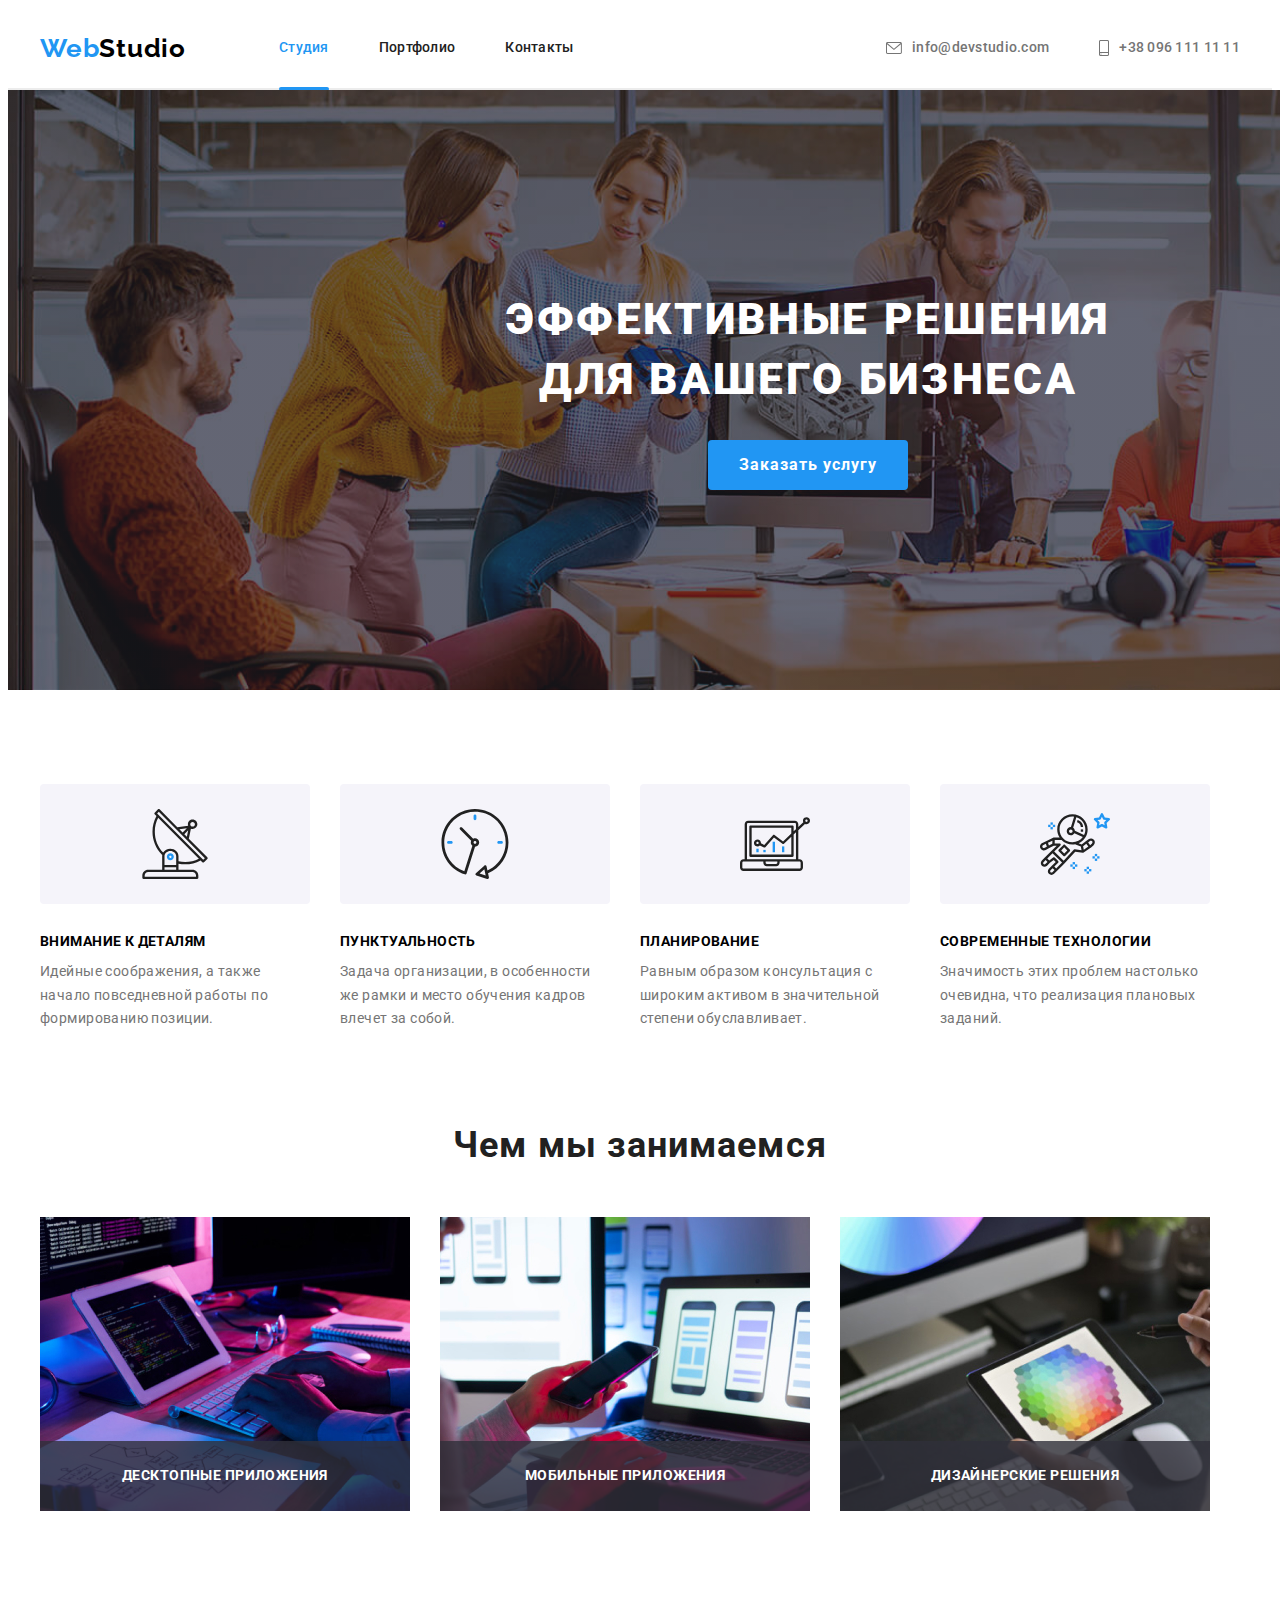
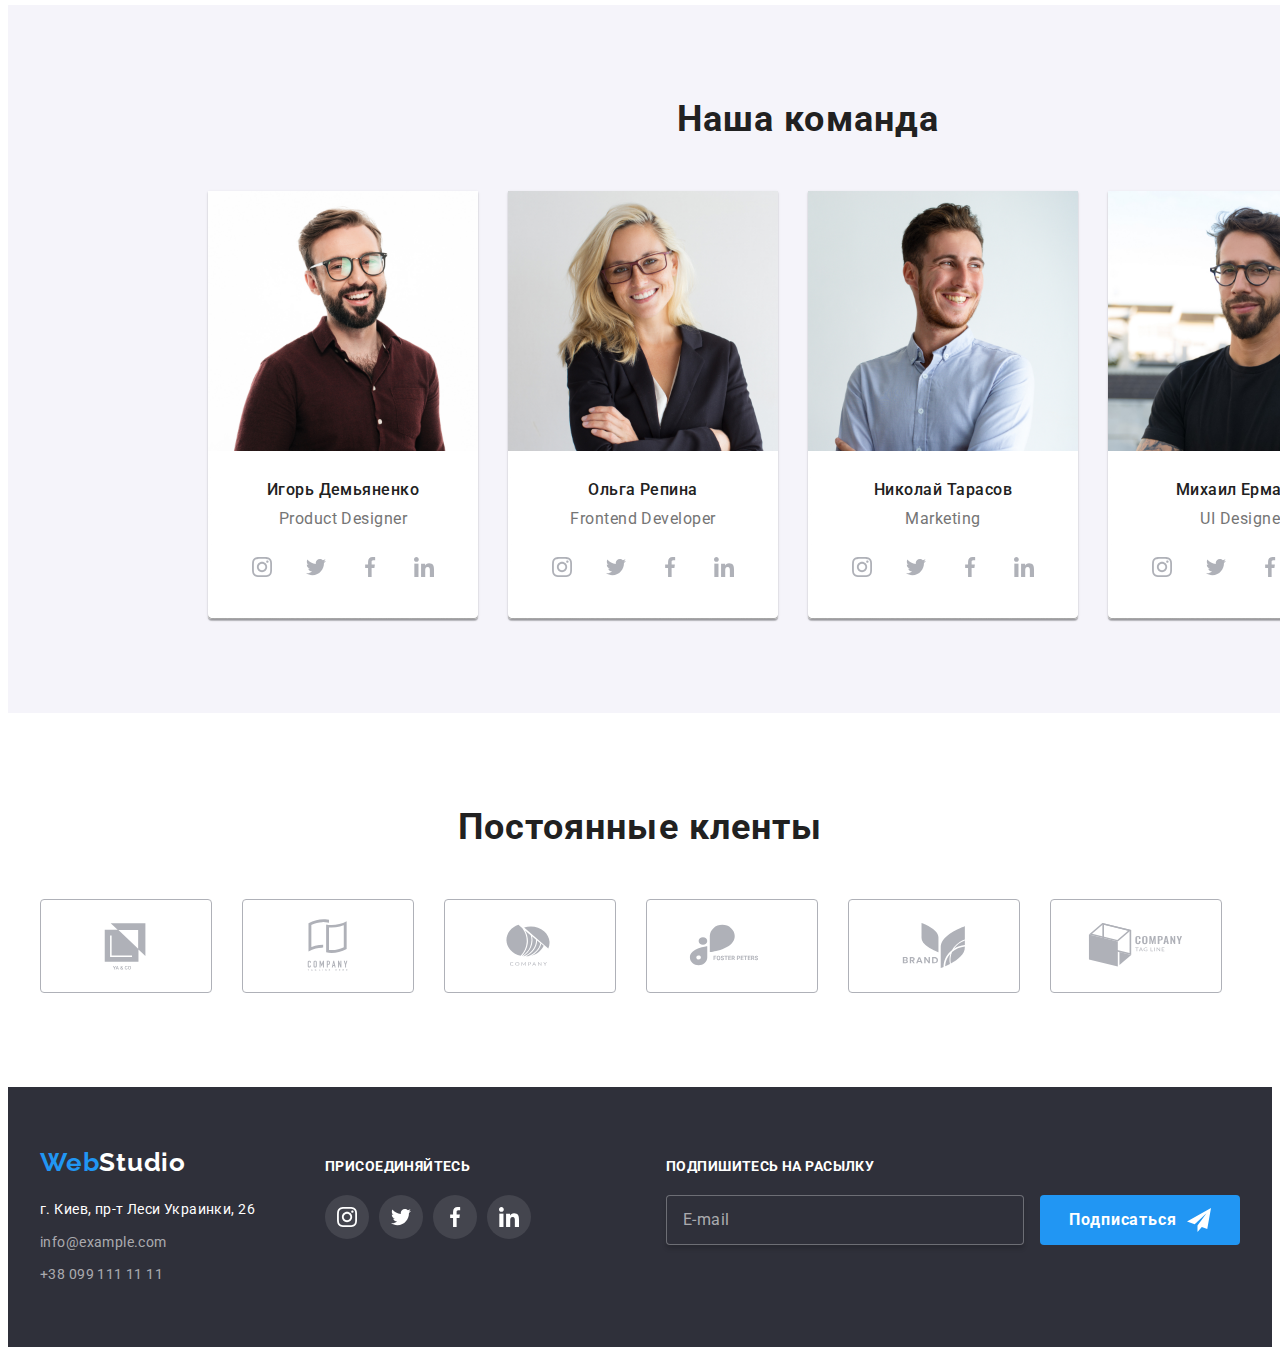
==== commit 8a0aad8f: "commit 21.02.2022" ====
--- a/index.html
+++ b/index.html
@@ -9,9 +9,8 @@
         <link rel="preconnect" href="https://fonts.gstatic.com">
         <link href="https://fonts.googleapis.com/css2?family=Raleway:wght@700&family=Roboto:wght@400;500;700;900&display=swap" rel="stylesheet">
 
-        <!-- <link rel="stylesheet" href="https://cdnjs.cloudflare.com/ajax/libs/modern-normalize/1.0.0/modern-normalize.min.css" integrity="sha512-ISS7cAi1PEhQ8jnbJpJZMd29NlhNj4AWYyLOSp2CE/CsHxTCu+r+t0D2yoJudVrd0/8fTVPUVDzY5Tvli75u/g==" crossorigin="anonymous" referrerpolicy="no-referrer" /> -->
-
-        <!-- <link rel="stylesheet" href="./CSS/styles.css"> -->
+        <link rel="stylesheet" href="https://cdnjs.cloudflare.com/ajax/libs/modern-normalize/1.0.0/modern-normalize.min.css" integrity="sha512-ISS7cAi1PEhQ8jnbJpJZMd29NlhNj4AWYyLOSp2CE/CsHxTCu+r+t0D2yoJudVrd0/8fTVPUVDzY5Tvli75u/g==" crossorigin="anonymous" referrerpolicy="no-referrer" />
+
         <link rel="stylesheet" href="./CSS/main.min.css">
     </head>
 
--- a/CSS/main.min.css
+++ b/CSS/main.min.css
@@ -1,2 +1,2 @@
-/*! modern-normalize v1.1.0 | MIT License | https://github.com/sindresorhus/modern-normalize */*,::after,::before{-webkit-box-sizing:border-box;box-sizing:border-box}html{-moz-tab-size:4;-o-tab-size:4;tab-size:4}html{line-height:1.15;-webkit-text-size-adjust:100%}body{margin:0}body{font-family:system-ui, -apple-system, 'Segoe UI', Roboto, Helvetica, Arial, sans-serif, 'Apple Color Emoji', 'Segoe UI Emoji'}hr{height:0;color:inherit}abbr[title]{-webkit-text-decoration:underline dotted;text-decoration:underline dotted}b,strong{font-weight:bolder}code,kbd,pre,samp{font-family:ui-monospace, SFMono-Regular, Consolas, 'Liberation Mono', Menlo, monospace;font-size:1em}small{font-size:80%}sub,sup{font-size:75%;line-height:0;position:relative;vertical-align:baseline}sub{bottom:-.25em}sup{top:-.5em}table{text-indent:0;border-color:inherit}button,input,optgroup,select,textarea{font-family:inherit;font-size:100%;line-height:1.15;margin:0}button,select{text-transform:none}[type=button],[type=reset],[type=submit],button{-webkit-appearance:button}::-moz-focus-inner{border-style:none;padding:0}:-moz-focusring{outline:1px dotted ButtonText}:-moz-ui-invalid{box-shadow:none}legend{padding:0}progress{vertical-align:baseline}::-webkit-inner-spin-button,::-webkit-outer-spin-button{height:auto}[type=search]{-webkit-appearance:textfield;outline-offset:-2px}::-webkit-search-decoration{-webkit-appearance:none}::-webkit-file-upload-button{-webkit-appearance:button;font:inherit}summary{display:list-item}:root{--main-font: 'Roboto', sans-serif;--second-font: 'Raleway', sans-serif;--main-color: #212121;--second-color: #757575;--accent-color: #2196F3;--bghero-color: #2F303A;--hero-title-color: #FFFFFF;--modal-btn-accent-color: #188CE8;--thumb-bg-color: #f5f4fa;--icon-socialmedia-color: #afb1b8;--footer-bg-color: #2F303A;--footer-logo-color: white;--adr-contact-color: rgba(255, 255, 255, 60%);--media-item-footer-bg-color: rgba(255, 255, 255, 0.1);--logo-color: #000000;--works-img-overlay-bgcolor: rgba(47, 48, 58, 0.8);--modal-backdrop-bgcolor: rgba(0, 0, 0, 0.5);--header-border-color: #ECECEC;--project-item-gap: 30px}.visually-hidden{position:absolute;width:1px;height:1px;margin:-1px;padding:0;overflow:hidden;border:0;clip:rect(0 0 0 0)}h1,h2,h3,h4,h5,h6,p{margin-top:0px;margin-bottom:0px}ul,ol{margin-top:0px;margin-bottom:0px;padding-left:0px}img{display:block}.list{list-style:none;padding:0px;margin:0px}.link{text-decoration:none}.container{width:1200px;padding-left:15px;padding-right:15px;margin:0 auto}body{font-family:var(--main-font)}.container{width:1200px;padding-left:15px;padding-right:15px;margin:0 auto}.logo{font-family:var(--second-font);font-weight:700;font-size:26px;line-height:1.19;letter-spacing:0.03em;color:var(--logo-color);padding:24px 0px}.logo_accent{color:var(--accent-color)}.logo_footer{display:inline-block;margin-bottom:20px;padding:0;color:var(--footer-logo-color)}.modal-btn{display:-webkit-inline-box;display:-ms-inline-flexbox;display:inline-flex;-webkit-box-pack:center;-ms-flex-pack:center;justify-content:center;-webkit-box-align:center;-ms-flex-align:center;align-items:center;width:200px;height:50px;padding-top:10px;padding-bottom:10px;font-family:var(--main-font);cursor:pointer;font-weight:700;font-size:16px;line-height:1.875;letter-spacing:0.06em;color:var(--hero-title-color);background-color:var(--accent-color);border:1px solid transparent;border-radius:4px;-webkit-transition:background-color 250ms cubic-bezier(0.4, 0, 0.2, 1);transition:background-color 250ms cubic-bezier(0.4, 0, 0.2, 1)}.modal-btn:hover,.modal-btn:focus{background-color:var(--modal-btn-accent-color)}.modal-btn__icon{width:24px;height:24px}.modal-btn_space{margin-right:10px}.social{display:-webkit-box;display:-ms-flexbox;display:flex}.social__item:not(:first-child){margin-left:10px}.social__link{display:-webkit-box;display:-ms-flexbox;display:flex;-webkit-box-pack:center;-ms-flex-pack:center;justify-content:center;-webkit-box-align:center;-ms-flex-align:center;align-items:center;width:44px;height:44px;border-radius:50%;-webkit-transition:background-color 250ms cubic-bezier(0.4, 0, 0.2, 1);transition:background-color 250ms cubic-bezier(0.4, 0, 0.2, 1)}.social__link:hover,.social__link:focus{outline:none;background-color:var(--accent-color)}.social__link_footer{background-color:var(--media-item-footer-bg-color)}.social__icon{width:20px;height:20px;fill:var(--icon-socialmedia-color);-webkit-transition:fill 250ms cubic-bezier(0.4, 0, 0.2, 1);transition:fill 250ms cubic-bezier(0.4, 0, 0.2, 1)}.social__link:hover .social__icon,.social__link:focus .social__icon{fill:var(--hero-title-color)}.social__icon_footer{fill:var(--hero-title-color)}.social_footer{padding:0}.backdrop{position:fixed;top:0;left:0;width:100%;height:100%;background-color:var(--modal-backdrop-bgcolor);z-index:999;-webkit-transition:opacity 250ms cubic-bezier(0.4, 0, 0.2, 1),visibility 250ms cubic-bezier(0.4, 0, 0.2, 1);transition:opacity 250ms cubic-bezier(0.4, 0, 0.2, 1),visibility 250ms cubic-bezier(0.4, 0, 0.2, 1)}.backdrop.is-hidden{opacity:0;visibility:hidden;pointer-events:none}.modal{position:absolute;top:50%;left:50%;-webkit-transform:translate(-50%, -50%) scale(1);transform:translate(-50%, -50%) scale(1);padding:40px;width:528px;border-radius:4px;background-color:#fff;-webkit-box-shadow:0px 1px 3px rgba(0,0,0,0.12),0px 1px 1px rgba(0,0,0,0.14),0px 2px 1px rgba(0,0,0,0.2);box-shadow:0px 1px 3px rgba(0,0,0,0.12),0px 1px 1px rgba(0,0,0,0.14),0px 2px 1px rgba(0,0,0,0.2);-webkit-transition:-webkit-transform 250ms cubic-bezier(0.4, 0, 0.2, 1);transition:-webkit-transform 250ms cubic-bezier(0.4, 0, 0.2, 1);transition:transform 250ms cubic-bezier(0.4, 0, 0.2, 1);transition:transform 250ms cubic-bezier(0.4, 0, 0.2, 1), -webkit-transform 250ms cubic-bezier(0.4, 0, 0.2, 1)}.modal__closebutton{position:absolute;top:8px;right:8px;cursor:pointer;display:-webkit-box;display:-ms-flexbox;display:flex;-webkit-box-pack:center;-ms-flex-pack:center;justify-content:center;-webkit-box-align:center;-ms-flex-align:center;align-items:center;width:30px;height:30px;-webkit-box-sizing:border-box;box-sizing:border-box;background:var(--hero-title-color);border:1px solid rgba(0,0,0,0.1);border-radius:50%;-webkit-box-shadow:0px 1px 3px rgba(0,0,0,0.12),0px 1px 1px rgba(0,0,0,0.14),0px 2px 1px rgba(0,0,0,0.2);box-shadow:0px 1px 3px rgba(0,0,0,0.12),0px 1px 1px rgba(0,0,0,0.14),0px 2px 1px rgba(0,0,0,0.2);-webkit-transition:-webkit-box-shadow 250ms cubic-bezier(0.4, 0, 0.2, 1);transition:-webkit-box-shadow 250ms cubic-bezier(0.4, 0, 0.2, 1);transition:box-shadow 250ms cubic-bezier(0.4, 0, 0.2, 1);transition:box-shadow 250ms cubic-bezier(0.4, 0, 0.2, 1), -webkit-box-shadow 250ms cubic-bezier(0.4, 0, 0.2, 1)}.modal__closebutton:hover,.modal__closebutton:focus{-webkit-box-shadow:none;box-shadow:none}.backdrop.is-hidden .modal{-webkit-transform:translate(-50%, -50%) scale(0);transform:translate(-50%, -50%) scale(0)}.modal__icon-close{width:11px;height:11px;-webkit-transition:fill 250ms cubic-bezier(0.4, 0, 0.2, 1);transition:fill 250ms cubic-bezier(0.4, 0, 0.2, 1)}.modal__closebutton:hover .modal__icon-close,.modal__closebutton:focus .modal__icon-close{fill:var(--accent-color)}.form{display:-webkit-box;display:-ms-flexbox;display:flex;-webkit-box-orient:vertical;-webkit-box-direction:normal;-ms-flex-direction:column;flex-direction:column;-webkit-box-align:center;-ms-flex-align:center;align-items:center}.form__title{font-family:var(--main-font);font-style:normal;font-weight:700;font-size:20px;line-height:1.15;text-align:center;letter-spacing:0.03em;margin-bottom:12px;color:#212121}.form__list{width:100%;margin-bottom:20px}.form__field{display:-webkit-box;display:-ms-flexbox;display:flex;-webkit-box-orient:vertical;-webkit-box-direction:normal;-ms-flex-direction:column;flex-direction:column;-webkit-box-align:start;-ms-flex-align:start;align-items:start}.form__field:not(:last-child){margin-bottom:10px}.form__label{font-family:var(--main-font);font-weight:400;font-size:12px;line-height:1.16;letter-spacing:0.01em;color:var(--second-color);margin-bottom:4px}.form__label:hover{cursor:pointer}.form__wrapper{position:relative;width:100%}.form__input{width:100%;height:40px;border:1px solid rgba(33,33,33,0.2);border-radius:4px;padding-left:41px;-webkit-transition:border 250ms cubic-bezier(0.4, 0, 0.2, 1);transition:border 250ms cubic-bezier(0.4, 0, 0.2, 1)}.form__input:focus{outline:none;border:1px solid var(--accent-color)}.form__icon{padding:0;position:absolute;top:50%;left:15px;-webkit-transform:translateY(-50%);transform:translateY(-50%);-webkit-transition:fill 250ms cubic-bezier(0.4, 0, 0.2, 1);transition:fill 250ms cubic-bezier(0.4, 0, 0.2, 1)}.form__input:focus+.form__icon{fill:var(--accent-color)}.form__wrapper:hover .form__input,.form__wrapper:hover textarea{cursor:pointer}textarea{resize:none;width:100%;height:120px;border:1px solid rgba(33,33,33,0.2);border-radius:4px;padding:12px 16px;-webkit-transition:border 250ms cubic-bezier(0.4, 0, 0.2, 1);transition:border 250ms cubic-bezier(0.4, 0, 0.2, 1)}textarea::-webkit-input-placeholder{font-family:var(--main-font);font-weight:400;font-size:14px;line-height:1.14;letter-spacing:0.01em;color:rgba(117,117,117,0.5)}textarea:-ms-input-placeholder{font-family:var(--main-font);font-weight:400;font-size:14px;line-height:1.14;letter-spacing:0.01em;color:rgba(117,117,117,0.5)}textarea::-ms-input-placeholder{font-family:var(--main-font);font-weight:400;font-size:14px;line-height:1.14;letter-spacing:0.01em;color:rgba(117,117,117,0.5)}textarea::placeholder{font-family:var(--main-font);font-weight:400;font-size:14px;line-height:1.14;letter-spacing:0.01em;color:rgba(117,117,117,0.5)}textarea:hover{cursor:pointer}textarea:focus{outline:none;border:1px solid var(--accent-color)}.policy{position:relative;display:-webkit-box;display:-ms-flexbox;display:flex;-webkit-box-pack:end;-ms-flex-pack:end;justify-content:end;margin-bottom:30px}.checkbox__label{margin-left:22px;cursor:pointer;font-family:var(--main-font);font-weight:400;font-size:14px;line-height:1.71;letter-spacing:0.03em;color:var(--second-color)}.custom-checkbox{position:absolute;top:50%;left:0;-webkit-transform:translateY(-50%);transform:translateY(-50%);display:-webkit-box;display:-ms-flexbox;display:flex;-webkit-box-pack:center;-ms-flex-pack:center;justify-content:center;-webkit-box-align:center;-ms-flex-align:center;align-items:center;width:16px;height:15px;border:2px solid #212121;border-radius:2px;-webkit-transition:border 250ms cubic-bezier(0.4, 0, 0.2, 1),background-color 250ms cubic-bezier(0.4, 0, 0.2, 1);transition:border 250ms cubic-bezier(0.4, 0, 0.2, 1),background-color 250ms cubic-bezier(0.4, 0, 0.2, 1)}.checkbox:focus+.checkbox__label>.custom-checkbox{border:2px solid var(--accent-color)}.checkbox:checked+.checkbox__label>.custom-checkbox{background-color:var(--accent-color);border:2px solid var(--accent-color)}.checkbox__link{color:var(--accent-color)}.section-title{margin-bottom:50px;font-weight:700;font-size:36px;line-height:1.16;text-align:center;letter-spacing:0.03em;color:var(--main-color)}.header{border-bottom:2px solid var(--header-border-color)}.header__content{display:-webkit-box;display:-ms-flexbox;display:flex;-webkit-box-align:center;-ms-flex-align:center;align-items:center}.nav{display:-webkit-box;display:-ms-flexbox;display:flex;margin-left:93px}.nav__item{position:relative}.nav__item:not(:last-child){margin-right:50px}.nav__link{display:block;padding-top:32px;padding-bottom:32px;font-family:var(--main-font);font-weight:500;font-size:14px;line-height:1.14;letter-spacing:0.02em;color:var(--main-color);-webkit-transition:color 250ms cubic-bezier(0.4, 0, 0.2, 1);transition:color 250ms cubic-bezier(0.4, 0, 0.2, 1)}.nav__link::after{position:absolute;bottom:-3px;left:0;content:'';display:inline-block;width:100%;height:4px;background-color:var(--accent-color);border-radius:2px;opacity:0}.nav__link:hover,.nav__link:focus{color:var(--accent-color)}.nav__link_curentpage{pointer-events:none;color:var(--accent-color)}.nav__link_curentpage::after{opacity:1}.header-contacts{display:-webkit-box;display:-ms-flexbox;display:flex;margin-left:auto}.header-contacts__item+.header-contacts__item{margin-left:50px}.header-contacts__link{padding-top:32px;padding-bottom:32px;display:-webkit-box;display:-ms-flexbox;display:flex;-webkit-box-align:center;-ms-flex-align:center;align-items:center;font-family:var(--main-font);font-weight:500;font-size:14px;line-height:1.14;letter-spacing:0.02em;color:var(--second-color);-webkit-transition:color 250ms cubic-bezier(0.4, 0, 0.2, 1);transition:color 250ms cubic-bezier(0.4, 0, 0.2, 1)}.header-contacts__link:hover,.header-contacts__link:focus{color:var(--accent-color)}.header-contacts__icon{fill:var(--second-color);margin-right:10px}.header-contacts__link:hover .header-contacts__icon,.header-contacts__link:focus .header-contacts__icon{fill:currentColor}.hero{position:relative;background-color:var(--bghero-color);text-align:center;padding-top:200px;padding-bottom:200px;width:100%;background-image:-webkit-gradient(linear, left top, left bottom, from(rgba(47,48,58,0.4)), to(rgba(47,48,58,0.4))),url(../../images/hero/bg-picture.png);background-image:linear-gradient(rgba(47,48,58,0.4), rgba(47,48,58,0.4)),url(../../images/hero/bg-picture.png);background-repeat:no-repeat;background-position:center;background-size:cover;width:1600px;margin:0 auto}.hero__title{margin-bottom:30px;font-weight:900;font-size:44px;line-height:1.36;letter-spacing:0.06em;text-transform:uppercase;color:var(--hero-title-color)}.advantages{padding-top:94px;padding-bottom:94px}.advantages__list{display:-webkit-box;display:-ms-flexbox;display:flex}.advantages__item{width:270px}.advantages__item:not(:first-child){margin-left:30px}.advantages__thumb{margin-bottom:30px;display:-webkit-box;display:-ms-flexbox;display:flex;-webkit-box-pack:center;-ms-flex-pack:center;justify-content:center;-webkit-box-align:center;-ms-flex-align:center;align-items:center;width:270px;height:120px;background-color:var(--thumb-bg-color);border-radius:4px}.advantages__title{margin-bottom:10px;font-weight:700;font-size:14px;line-height:1.14;letter-spacing:0.03em;text-transform:uppercase}.advantages__text{font-weight:400;font-size:14px;line-height:1.71;letter-spacing:0.03em;color:var(--second-color)}.advantages__icon{width:70px;height:70px;display:-webkit-box;display:-ms-flexbox;display:flex}.works{padding-bottom:94px}.works__list{display:-webkit-box;display:-ms-flexbox;display:flex}.works__item{position:relative}.works__item:not(:last-child){margin-right:30px}.works__overlay{position:absolute;bottom:0;left:0;font-family:var(--main-font);font-weight:700;font-size:14px;line-height:1.14;letter-spacing:0.03em;text-transform:uppercase;display:-webkit-box;display:-ms-flexbox;display:flex;-webkit-box-pack:center;-ms-flex-pack:center;justify-content:center;-webkit-box-align:center;-ms-flex-align:center;align-items:center;width:100%;height:70px;background-color:var(--works-img-overlay-bgcolor);color:var(--hero-title-color)}.team{padding-bottom:94px;padding-top:94px;background-repeat:no-repeat;background-position:center;background-size:cover;width:1600px;margin:0 auto;background-color:var(--thumb-bg-color)}.team__list{display:-webkit-box;display:-ms-flexbox;display:flex}.team__item{background-image:url(../../images/team/team-bg-jpg.jpg);background-position:center;width:270px;height:428px;-webkit-box-shadow:0px 1px 3px rgba(0,0,0,0.12),0px 1px 1px rgba(0,0,0,0.14),0px 2px 1px rgba(0,0,0,0.2);box-shadow:0px 1px 3px rgba(0,0,0,0.12),0px 1px 1px rgba(0,0,0,0.14),0px 2px 1px rgba(0,0,0,0.2);border-radius:0px 0px 4px 4px}.team__item:not(:last-child){margin-right:30px}.team__thumb{padding:30px 32px}.team__title{margin-bottom:10px;font-weight:500;font-size:16px;line-height:1.18;text-align:center;letter-spacing:0.03em;color:var(--main-color)}.team__text{margin-bottom:16px;font-weight:400;font-size:16px;line-height:1.18;text-align:center;letter-spacing:0.03em;color:var(--second-color)}.clients{padding-top:94px;padding-bottom:94px}.clients__list{display:-webkit-box;display:-ms-flexbox;display:flex}.clients__logo:not(:first-child){margin-left:30px}.clients__link{width:170px;height:92px;display:-webkit-box;display:-ms-flexbox;display:flex;-webkit-box-pack:center;-ms-flex-pack:center;justify-content:center;-webkit-box-align:center;-ms-flex-align:center;align-items:center;border:1px var(--icon-socialmedia-color) solid;border-radius:4px;-webkit-transition:border 250ms cubic-bezier(0.4, 0, 0.2, 1);transition:border 250ms cubic-bezier(0.4, 0, 0.2, 1)}.clients__link:hover,.clients__link:focus{outline:none;border:1px var(--accent-color) solid}.clients__icon{width:106px;height:60px;fill:var(--icon-socialmedia-color);-webkit-transition:fill 250ms cubic-bezier(0.4, 0, 0.2, 1);transition:fill 250ms cubic-bezier(0.4, 0, 0.2, 1)}.clients__link:hover .clients__icon,.clients__link:focus .clients__icon{fill:var(--accent-color)}.footer{background-color:var(--footer-bg-color);display:-webkit-box;display:-ms-flexbox;display:flex;-webkit-box-orient:vertical;-webkit-box-direction:normal;-ms-flex-direction:column;flex-direction:column;padding-top:60px;padding-bottom:60px}.footer .container{display:-webkit-box;display:-ms-flexbox;display:flex;-webkit-box-align:baseline;-ms-flex-align:baseline;align-items:baseline}.footer-contacts__item{font-style:normal}.footer-contacts__item:not(:last-child){margin-bottom:9px}.footer-contacts__address{font-weight:400;font-size:14px;line-height:1.71;letter-spacing:0.03em;color:var(--adr-contact-color);-webkit-transition:color 250ms cubic-bezier(0.4, 0, 0.2, 1);transition:color 250ms cubic-bezier(0.4, 0, 0.2, 1)}.footer-contacts__address:hover,.footer-contacts__address:focus{color:var(--accent-color)}.footer-contacts__address_white-accent{color:var(--hero-title-color)}.join{width:206px;height:80px;margin-left:70px}.join__title{margin-bottom:20px;font-family:var(--main-font);font-weight:700;font-size:14px;line-height:1.14;letter-spacing:0.03em;text-transform:uppercase;color:var(--hero-title-color)}.footer-subscribe{width:574px;margin-left:auto}.subscribe{display:-webkit-box;display:-ms-flexbox;display:flex;-webkit-box-orient:vertical;-webkit-box-direction:normal;-ms-flex-direction:column;flex-direction:column;-webkit-box-align:start;-ms-flex-align:start;align-items:start}.subscribe__title{cursor:pointer}.subscribe__wrapper{position:relative;width:100%}.subscribe__input{width:358px;height:50px;margin-right:12px;padding-left:16px;border:1px solid rgba(255,255,255,0.3);-webkit-box-sizing:border-box;box-sizing:border-box;-webkit-box-shadow:0px 4px 4px rgba(0,0,0,0.15);box-shadow:0px 4px 4px rgba(0,0,0,0.15);border-radius:4px;color:var(--hero-title-color);background-color:var(--bghero-color)}.subscribe__input::-webkit-input-placeholder{font-family:var(--main-font);font-style:normal;font-weight:normal;font-size:16px;line-height:1.25;letter-spacing:0.03em;color:rgba(255,255,255,0.6)}.subscribe__input:-ms-input-placeholder{font-family:var(--main-font);font-style:normal;font-weight:normal;font-size:16px;line-height:1.25;letter-spacing:0.03em;color:rgba(255,255,255,0.6)}.subscribe__input::-ms-input-placeholder{font-family:var(--main-font);font-style:normal;font-weight:normal;font-size:16px;line-height:1.25;letter-spacing:0.03em;color:rgba(255,255,255,0.6)}.subscribe__input::placeholder{font-family:var(--main-font);font-style:normal;font-weight:normal;font-size:16px;line-height:1.25;letter-spacing:0.03em;color:rgba(255,255,255,0.6)}.projects-nav__wiev{display:-webkit-box;display:-ms-flexbox;display:flex;-webkit-box-pack:center;-ms-flex-pack:center;justify-content:center;margin-bottom:50px}.projects-nav__btn{padding-top:6px;padding-bottom:6px;padding-left:22px;padding-right:22px;border-radius:4px;border:1px solid transparent;font-family:var(--main-font);font-weight:500;font-size:16px;line-height:1.62;text-align:center;letter-spacing:0.03em;color:var(--main-color);background:var(--thumb-bg-color);cursor:pointer;-webkit-transition:color 250ms cubic-bezier(0.4, 0, 0.2, 1),background-color 250ms cubic-bezier(0.4, 0, 0.2, 1),-webkit-box-shadow 250ms cubic-bezier(0.4, 0, 0.2, 1);transition:color 250ms cubic-bezier(0.4, 0, 0.2, 1),background-color 250ms cubic-bezier(0.4, 0, 0.2, 1),-webkit-box-shadow 250ms cubic-bezier(0.4, 0, 0.2, 1);transition:color 250ms cubic-bezier(0.4, 0, 0.2, 1),background-color 250ms cubic-bezier(0.4, 0, 0.2, 1),box-shadow 250ms cubic-bezier(0.4, 0, 0.2, 1);transition:color 250ms cubic-bezier(0.4, 0, 0.2, 1),background-color 250ms cubic-bezier(0.4, 0, 0.2, 1),box-shadow 250ms cubic-bezier(0.4, 0, 0.2, 1),-webkit-box-shadow 250ms cubic-bezier(0.4, 0, 0.2, 1)}.projects-nav__btn:hover,.projects-nav__btn:focus{color:var(--hero-title-color);background:var(--accent-color);-webkit-box-shadow:0px 4px 4px rgba(0,0,0,0.25);box-shadow:0px 4px 4px rgba(0,0,0,0.25)}.projects-nav__btn_current{pointer-events:none;color:var(--hero-title-color);background:var(--accent-color);-webkit-box-shadow:0px 4px 4px rgba(0,0,0,0.25);box-shadow:0px 4px 4px rgba(0,0,0,0.25)}.projects-nav__item:not(:last-child){margin-right:8px}.projects{padding-top:94px;padding-bottom:94px}.projects__title{display:none}.projects__list{display:-webkit-box;display:-ms-flexbox;display:flex;-ms-flex-wrap:wrap;flex-wrap:wrap;margin-top:calc(-1*var(--project-item-gap));margin-left:calc(-1*var(--project-item-gap))}.projects__item{display:-webkit-box;display:-ms-flexbox;display:flex;-webkit-box-orient:vertical;-webkit-box-direction:normal;-ms-flex-direction:column;flex-direction:column;margin-top:var(--project-item-gap);margin-left:var(--project-item-gap);-ms-flex-preferred-size:calc(100%/3-var(--project-item-gap));flex-basis:calc(100%/3-var(--project-item-gap));background:var(--hero-title-color)}.projects__link{-webkit-transition:-webkit-box-shadow 250ms cubic-bezier(0.4, 0, 0.2, 1);transition:-webkit-box-shadow 250ms cubic-bezier(0.4, 0, 0.2, 1);transition:box-shadow 250ms cubic-bezier(0.4, 0, 0.2, 1);transition:box-shadow 250ms cubic-bezier(0.4, 0, 0.2, 1), -webkit-box-shadow 250ms cubic-bezier(0.4, 0, 0.2, 1)}.projects__link:hover,.projects__link:focus{cursor:pointer;-webkit-box-shadow:0px 1px 1px rgba(0,0,0,0.12),0px 4px 4px rgba(0,0,0,0.06),1px 4px 6px rgba(0,0,0,0.16);box-shadow:0px 1px 1px rgba(0,0,0,0.12),0px 4px 4px rgba(0,0,0,0.06),1px 4px 6px rgba(0,0,0,0.16)}.projects__overlay{padding:63px 24px;position:absolute;top:0;left:0;width:100%;height:100%;background-color:rgba(33,150,243,0.9);-webkit-transform:translateY(101%);transform:translateY(101%);-webkit-transition:-webkit-transform 250ms cubic-bezier(0.4, 0, 0.2, 1);transition:-webkit-transform 250ms cubic-bezier(0.4, 0, 0.2, 1);transition:transform 250ms cubic-bezier(0.4, 0, 0.2, 1);transition:transform 250ms cubic-bezier(0.4, 0, 0.2, 1), -webkit-transform 250ms cubic-bezier(0.4, 0, 0.2, 1)}.projects__link:hover .projects__overlay,.projects__link:focus .projects__overlay{-webkit-transform:translateY(0%);transform:translateY(0%)}.projects__wrapper{position:relative;overflow:hidden}.projects__text{font-family:var(--main-font);font-weight:400;font-size:18px;line-height:1.55;letter-spacing:0.03em;color:var(--hero-title-color)}.projects__img-thumb{padding:20px 24px;border-left:1px solid #eee;border-right:1px solid #eee;border-bottom:1px solid #eee}.projects__img-title{margin-bottom:4px;font-weight:700;font-size:18px;line-height:2;letter-spacing:0.06em;color:var(--main-color)}.projects__img-text{font-weight:400;font-size:16px;line-height:1.87;letter-spacing:0.03em;color:var(--second-color)}
+:root{--main-font: 'Roboto', sans-serif;--second-font: 'Raleway', sans-serif;--main-color: #212121;--second-color: #757575;--accent-color: #2196F3;--bghero-color: #2F303A;--hero-title-color: #FFFFFF;--modal-btn-accent-color: #188CE8;--thumb-bg-color: #f5f4fa;--icon-socialmedia-color: #afb1b8;--footer-bg-color: #2F303A;--footer-logo-color: white;--adr-contact-color: rgba(255, 255, 255, 60%);--media-item-footer-bg-color: rgba(255, 255, 255, 0.1);--logo-color: #000000;--works-img-overlay-bgcolor: rgba(47, 48, 58, 0.8);--modal-backdrop-bgcolor: rgba(0, 0, 0, 0.5);--header-border-color: #ECECEC;--project-item-gap: 30px}.visually-hidden{position:absolute;width:1px;height:1px;margin:-1px;padding:0;overflow:hidden;border:0;clip:rect(0 0 0 0)}h1,h2,h3,h4,h5,h6,p{margin-top:0px;margin-bottom:0px}ul,ol{margin-top:0px;margin-bottom:0px;padding-left:0px}img{display:block}.list{list-style:none;padding:0px;margin:0px}.link{text-decoration:none}.container{width:1200px;padding-left:15px;padding-right:15px;margin:0 auto}body{font-family:var(--main-font)}.container{width:1200px;padding-left:15px;padding-right:15px;margin:0 auto}.logo{font-family:var(--second-font);font-weight:700;font-size:26px;line-height:1.19;letter-spacing:0.03em;color:var(--logo-color);padding:24px 0px}.logo_accent{color:var(--accent-color)}.logo_footer{display:inline-block;margin-bottom:20px;padding:0;color:var(--footer-logo-color)}.modal-btn{display:-webkit-inline-box;display:-ms-inline-flexbox;display:inline-flex;-webkit-box-pack:center;-ms-flex-pack:center;justify-content:center;-webkit-box-align:center;-ms-flex-align:center;align-items:center;width:200px;height:50px;padding-top:10px;padding-bottom:10px;font-family:var(--main-font);cursor:pointer;font-weight:700;font-size:16px;line-height:1.875;letter-spacing:0.06em;color:var(--hero-title-color);background-color:var(--accent-color);border:1px solid transparent;border-radius:4px;-webkit-transition:background-color 250ms cubic-bezier(0.4, 0, 0.2, 1);transition:background-color 250ms cubic-bezier(0.4, 0, 0.2, 1)}.modal-btn:hover,.modal-btn:focus{background-color:var(--modal-btn-accent-color)}.modal-btn__icon{width:24px;height:24px}.modal-btn_space{margin-right:10px}.social{display:-webkit-box;display:-ms-flexbox;display:flex}.social__item:not(:first-child){margin-left:10px}.social__link{display:-webkit-box;display:-ms-flexbox;display:flex;-webkit-box-pack:center;-ms-flex-pack:center;justify-content:center;-webkit-box-align:center;-ms-flex-align:center;align-items:center;width:44px;height:44px;border-radius:50%;-webkit-transition:background-color 250ms cubic-bezier(0.4, 0, 0.2, 1);transition:background-color 250ms cubic-bezier(0.4, 0, 0.2, 1)}.social__link:hover,.social__link:focus{outline:none;background-color:var(--accent-color)}.social__link_footer{background-color:var(--media-item-footer-bg-color)}.social__icon{width:20px;height:20px;fill:var(--icon-socialmedia-color);-webkit-transition:fill 250ms cubic-bezier(0.4, 0, 0.2, 1);transition:fill 250ms cubic-bezier(0.4, 0, 0.2, 1)}.social__link:hover .social__icon,.social__link:focus .social__icon{fill:var(--hero-title-color)}.social__icon_footer{fill:var(--hero-title-color)}.social_footer{padding:0}.backdrop{position:fixed;top:0;left:0;width:100%;height:100%;background-color:var(--modal-backdrop-bgcolor);z-index:999;-webkit-transition:opacity 250ms cubic-bezier(0.4, 0, 0.2, 1),visibility 250ms cubic-bezier(0.4, 0, 0.2, 1);transition:opacity 250ms cubic-bezier(0.4, 0, 0.2, 1),visibility 250ms cubic-bezier(0.4, 0, 0.2, 1)}.backdrop.is-hidden{opacity:0;visibility:hidden;pointer-events:none}.modal{position:absolute;top:50%;left:50%;-webkit-transform:translate(-50%, -50%) scale(1);transform:translate(-50%, -50%) scale(1);padding:40px;width:528px;border-radius:4px;background-color:#fff;-webkit-box-shadow:0px 1px 3px rgba(0,0,0,0.12),0px 1px 1px rgba(0,0,0,0.14),0px 2px 1px rgba(0,0,0,0.2);box-shadow:0px 1px 3px rgba(0,0,0,0.12),0px 1px 1px rgba(0,0,0,0.14),0px 2px 1px rgba(0,0,0,0.2);-webkit-transition:-webkit-transform 250ms cubic-bezier(0.4, 0, 0.2, 1);transition:-webkit-transform 250ms cubic-bezier(0.4, 0, 0.2, 1);transition:transform 250ms cubic-bezier(0.4, 0, 0.2, 1);transition:transform 250ms cubic-bezier(0.4, 0, 0.2, 1), -webkit-transform 250ms cubic-bezier(0.4, 0, 0.2, 1)}.modal__closebutton{position:absolute;top:8px;right:8px;cursor:pointer;display:-webkit-box;display:-ms-flexbox;display:flex;-webkit-box-pack:center;-ms-flex-pack:center;justify-content:center;-webkit-box-align:center;-ms-flex-align:center;align-items:center;width:30px;height:30px;-webkit-box-sizing:border-box;box-sizing:border-box;background:var(--hero-title-color);border:1px solid rgba(0,0,0,0.1);border-radius:50%;-webkit-box-shadow:0px 1px 3px rgba(0,0,0,0.12),0px 1px 1px rgba(0,0,0,0.14),0px 2px 1px rgba(0,0,0,0.2);box-shadow:0px 1px 3px rgba(0,0,0,0.12),0px 1px 1px rgba(0,0,0,0.14),0px 2px 1px rgba(0,0,0,0.2);-webkit-transition:-webkit-box-shadow 250ms cubic-bezier(0.4, 0, 0.2, 1);transition:-webkit-box-shadow 250ms cubic-bezier(0.4, 0, 0.2, 1);transition:box-shadow 250ms cubic-bezier(0.4, 0, 0.2, 1);transition:box-shadow 250ms cubic-bezier(0.4, 0, 0.2, 1), -webkit-box-shadow 250ms cubic-bezier(0.4, 0, 0.2, 1)}.modal__closebutton:hover,.modal__closebutton:focus{-webkit-box-shadow:none;box-shadow:none}.backdrop.is-hidden .modal{-webkit-transform:translate(-50%, -50%) scale(0);transform:translate(-50%, -50%) scale(0)}.modal__icon-close{width:11px;height:11px;-webkit-transition:fill 250ms cubic-bezier(0.4, 0, 0.2, 1);transition:fill 250ms cubic-bezier(0.4, 0, 0.2, 1)}.modal__closebutton:hover .modal__icon-close,.modal__closebutton:focus .modal__icon-close{fill:var(--accent-color)}.form{display:-webkit-box;display:-ms-flexbox;display:flex;-webkit-box-orient:vertical;-webkit-box-direction:normal;-ms-flex-direction:column;flex-direction:column;-webkit-box-align:center;-ms-flex-align:center;align-items:center}.form__title{font-family:var(--main-font);font-style:normal;font-weight:700;font-size:20px;line-height:1.15;text-align:center;letter-spacing:0.03em;margin-bottom:12px;color:#212121}.form__list{width:100%;margin-bottom:20px}.form__field{display:-webkit-box;display:-ms-flexbox;display:flex;-webkit-box-orient:vertical;-webkit-box-direction:normal;-ms-flex-direction:column;flex-direction:column;-webkit-box-align:start;-ms-flex-align:start;align-items:start}.form__field:not(:last-child){margin-bottom:10px}.form__label{font-family:var(--main-font);font-weight:400;font-size:12px;line-height:1.16;letter-spacing:0.01em;color:var(--second-color);margin-bottom:4px}.form__label:hover{cursor:pointer}.form__wrapper{position:relative;width:100%}.form__input{width:100%;height:40px;border:1px solid rgba(33,33,33,0.2);border-radius:4px;padding-left:41px;-webkit-transition:border 250ms cubic-bezier(0.4, 0, 0.2, 1);transition:border 250ms cubic-bezier(0.4, 0, 0.2, 1)}.form__input:focus{outline:none;border:1px solid var(--accent-color)}.form__icon{padding:0;position:absolute;top:50%;left:15px;-webkit-transform:translateY(-50%);transform:translateY(-50%);-webkit-transition:fill 250ms cubic-bezier(0.4, 0, 0.2, 1);transition:fill 250ms cubic-bezier(0.4, 0, 0.2, 1)}.form__input:focus+.form__icon{fill:var(--accent-color)}.form__wrapper:hover .form__input,.form__wrapper:hover textarea{cursor:pointer}textarea{resize:none;width:100%;height:120px;border:1px solid rgba(33,33,33,0.2);border-radius:4px;padding:12px 16px;-webkit-transition:border 250ms cubic-bezier(0.4, 0, 0.2, 1);transition:border 250ms cubic-bezier(0.4, 0, 0.2, 1)}textarea::-webkit-input-placeholder{font-family:var(--main-font);font-weight:400;font-size:14px;line-height:1.14;letter-spacing:0.01em;color:rgba(117,117,117,0.5)}textarea:-ms-input-placeholder{font-family:var(--main-font);font-weight:400;font-size:14px;line-height:1.14;letter-spacing:0.01em;color:rgba(117,117,117,0.5)}textarea::-ms-input-placeholder{font-family:var(--main-font);font-weight:400;font-size:14px;line-height:1.14;letter-spacing:0.01em;color:rgba(117,117,117,0.5)}textarea::placeholder{font-family:var(--main-font);font-weight:400;font-size:14px;line-height:1.14;letter-spacing:0.01em;color:rgba(117,117,117,0.5)}textarea:hover{cursor:pointer}textarea:focus{outline:none;border:1px solid var(--accent-color)}.policy{position:relative;display:-webkit-box;display:-ms-flexbox;display:flex;-webkit-box-pack:end;-ms-flex-pack:end;justify-content:end;margin-bottom:30px}.checkbox__label{margin-left:22px;cursor:pointer;font-family:var(--main-font);font-weight:400;font-size:14px;line-height:1.71;letter-spacing:0.03em;color:var(--second-color)}.custom-checkbox{position:absolute;top:50%;left:0;-webkit-transform:translateY(-50%);transform:translateY(-50%);display:-webkit-box;display:-ms-flexbox;display:flex;-webkit-box-pack:center;-ms-flex-pack:center;justify-content:center;-webkit-box-align:center;-ms-flex-align:center;align-items:center;width:16px;height:15px;border:2px solid #212121;border-radius:2px;-webkit-transition:border 250ms cubic-bezier(0.4, 0, 0.2, 1),background-color 250ms cubic-bezier(0.4, 0, 0.2, 1);transition:border 250ms cubic-bezier(0.4, 0, 0.2, 1),background-color 250ms cubic-bezier(0.4, 0, 0.2, 1)}.checkbox:focus+.checkbox__label>.custom-checkbox{border:2px solid var(--accent-color)}.checkbox:checked+.checkbox__label>.custom-checkbox{background-color:var(--accent-color);border:2px solid var(--accent-color)}.checkbox__link{color:var(--accent-color)}.section-title{margin-bottom:50px;font-weight:700;font-size:36px;line-height:1.16;text-align:center;letter-spacing:0.03em;color:var(--main-color)}.header{border-bottom:2px solid var(--header-border-color)}.header__content{display:-webkit-box;display:-ms-flexbox;display:flex;-webkit-box-align:center;-ms-flex-align:center;align-items:center}.nav{display:-webkit-box;display:-ms-flexbox;display:flex;margin-left:93px}.nav__item{position:relative}.nav__item:not(:last-child){margin-right:50px}.nav__link{display:block;padding-top:32px;padding-bottom:32px;font-family:var(--main-font);font-weight:500;font-size:14px;line-height:1.14;letter-spacing:0.02em;color:var(--main-color);-webkit-transition:color 250ms cubic-bezier(0.4, 0, 0.2, 1);transition:color 250ms cubic-bezier(0.4, 0, 0.2, 1)}.nav__link::after{position:absolute;bottom:-3px;left:0;content:'';display:inline-block;width:100%;height:4px;background-color:var(--accent-color);border-radius:2px;opacity:0}.nav__link:hover,.nav__link:focus{color:var(--accent-color)}.nav__link_curentpage{pointer-events:none;color:var(--accent-color)}.nav__link_curentpage::after{opacity:1}.header-contacts{display:-webkit-box;display:-ms-flexbox;display:flex;margin-left:auto}.header-contacts__item+.header-contacts__item{margin-left:50px}.header-contacts__link{padding-top:32px;padding-bottom:32px;display:-webkit-box;display:-ms-flexbox;display:flex;-webkit-box-align:center;-ms-flex-align:center;align-items:center;font-family:var(--main-font);font-weight:500;font-size:14px;line-height:1.14;letter-spacing:0.02em;color:var(--second-color);-webkit-transition:color 250ms cubic-bezier(0.4, 0, 0.2, 1);transition:color 250ms cubic-bezier(0.4, 0, 0.2, 1)}.header-contacts__link:hover,.header-contacts__link:focus{color:var(--accent-color)}.header-contacts__icon{fill:var(--second-color);margin-right:10px}.header-contacts__link:hover .header-contacts__icon,.header-contacts__link:focus .header-contacts__icon{fill:currentColor}.hero{position:relative;background-color:var(--bghero-color);text-align:center;padding-top:200px;padding-bottom:200px;width:100%;background-image:-webkit-gradient(linear, left top, left bottom, from(rgba(47,48,58,0.4)), to(rgba(47,48,58,0.4))),url(../../images/hero/bg-picture.png);background-image:linear-gradient(rgba(47,48,58,0.4), rgba(47,48,58,0.4)),url(../../images/hero/bg-picture.png);background-repeat:no-repeat;background-position:center;background-size:cover;width:1600px;margin:0 auto}.hero__title{margin-bottom:30px;font-weight:900;font-size:44px;line-height:1.36;letter-spacing:0.06em;text-transform:uppercase;color:var(--hero-title-color)}.advantages{padding-top:94px;padding-bottom:94px}.advantages__list{display:-webkit-box;display:-ms-flexbox;display:flex}.advantages__item{width:270px}.advantages__item:not(:first-child){margin-left:30px}.advantages__thumb{margin-bottom:30px;display:-webkit-box;display:-ms-flexbox;display:flex;-webkit-box-pack:center;-ms-flex-pack:center;justify-content:center;-webkit-box-align:center;-ms-flex-align:center;align-items:center;width:270px;height:120px;background-color:var(--thumb-bg-color);border-radius:4px}.advantages__title{margin-bottom:10px;font-weight:700;font-size:14px;line-height:1.14;letter-spacing:0.03em;text-transform:uppercase}.advantages__text{font-weight:400;font-size:14px;line-height:1.71;letter-spacing:0.03em;color:var(--second-color)}.advantages__icon{width:70px;height:70px;display:-webkit-box;display:-ms-flexbox;display:flex}.works{padding-bottom:94px}.works__list{display:-webkit-box;display:-ms-flexbox;display:flex}.works__item{position:relative}.works__item:not(:last-child){margin-right:30px}.works__overlay{position:absolute;bottom:0;left:0;font-family:var(--main-font);font-weight:700;font-size:14px;line-height:1.14;letter-spacing:0.03em;text-transform:uppercase;display:-webkit-box;display:-ms-flexbox;display:flex;-webkit-box-pack:center;-ms-flex-pack:center;justify-content:center;-webkit-box-align:center;-ms-flex-align:center;align-items:center;width:100%;height:70px;background-color:var(--works-img-overlay-bgcolor);color:var(--hero-title-color)}.team{padding-bottom:94px;padding-top:94px;background-repeat:no-repeat;background-position:center;background-size:cover;width:1600px;margin:0 auto;background-color:var(--thumb-bg-color)}.team__list{display:-webkit-box;display:-ms-flexbox;display:flex}.team__item{background-image:url(../../images/team/team-bg-jpg.jpg);background-position:center;width:270px;height:428px;-webkit-box-shadow:0px 1px 3px rgba(0,0,0,0.12),0px 1px 1px rgba(0,0,0,0.14),0px 2px 1px rgba(0,0,0,0.2);box-shadow:0px 1px 3px rgba(0,0,0,0.12),0px 1px 1px rgba(0,0,0,0.14),0px 2px 1px rgba(0,0,0,0.2);border-radius:0px 0px 4px 4px}.team__item:not(:last-child){margin-right:30px}.team__thumb{padding:30px 32px}.team__title{margin-bottom:10px;font-weight:500;font-size:16px;line-height:1.18;text-align:center;letter-spacing:0.03em;color:var(--main-color)}.team__text{margin-bottom:16px;font-weight:400;font-size:16px;line-height:1.18;text-align:center;letter-spacing:0.03em;color:var(--second-color)}.clients{padding-top:94px;padding-bottom:94px}.clients__list{display:-webkit-box;display:-ms-flexbox;display:flex}.clients__logo:not(:first-child){margin-left:30px}.clients__link{width:170px;height:92px;display:-webkit-box;display:-ms-flexbox;display:flex;-webkit-box-pack:center;-ms-flex-pack:center;justify-content:center;-webkit-box-align:center;-ms-flex-align:center;align-items:center;border:1px var(--icon-socialmedia-color) solid;border-radius:4px;-webkit-transition:border 250ms cubic-bezier(0.4, 0, 0.2, 1);transition:border 250ms cubic-bezier(0.4, 0, 0.2, 1)}.clients__link:hover,.clients__link:focus{outline:none;border:1px var(--accent-color) solid}.clients__icon{width:106px;height:60px;fill:var(--icon-socialmedia-color);-webkit-transition:fill 250ms cubic-bezier(0.4, 0, 0.2, 1);transition:fill 250ms cubic-bezier(0.4, 0, 0.2, 1)}.clients__link:hover .clients__icon,.clients__link:focus .clients__icon{fill:var(--accent-color)}.footer{background-color:var(--footer-bg-color);display:-webkit-box;display:-ms-flexbox;display:flex;-webkit-box-orient:vertical;-webkit-box-direction:normal;-ms-flex-direction:column;flex-direction:column;padding-top:60px;padding-bottom:60px}.footer .container{display:-webkit-box;display:-ms-flexbox;display:flex;-webkit-box-align:baseline;-ms-flex-align:baseline;align-items:baseline}.footer-contacts__item{font-style:normal}.footer-contacts__item:not(:last-child){margin-bottom:9px}.footer-contacts__address{font-weight:400;font-size:14px;line-height:1.71;letter-spacing:0.03em;color:var(--adr-contact-color);-webkit-transition:color 250ms cubic-bezier(0.4, 0, 0.2, 1);transition:color 250ms cubic-bezier(0.4, 0, 0.2, 1)}.footer-contacts__address:hover,.footer-contacts__address:focus{color:var(--accent-color)}.footer-contacts__address_white-accent{color:var(--hero-title-color)}.join{width:206px;height:80px;margin-left:70px}.join__title{margin-bottom:20px;font-family:var(--main-font);font-weight:700;font-size:14px;line-height:1.14;letter-spacing:0.03em;text-transform:uppercase;color:var(--hero-title-color)}.footer-subscribe{width:574px;margin-left:auto}.subscribe{display:-webkit-box;display:-ms-flexbox;display:flex;-webkit-box-orient:vertical;-webkit-box-direction:normal;-ms-flex-direction:column;flex-direction:column;-webkit-box-align:start;-ms-flex-align:start;align-items:start}.subscribe__title{cursor:pointer}.subscribe__wrapper{position:relative;width:100%}.subscribe__input{width:358px;height:50px;margin-right:12px;padding-left:16px;border:1px solid rgba(255,255,255,0.3);-webkit-box-sizing:border-box;box-sizing:border-box;-webkit-box-shadow:0px 4px 4px rgba(0,0,0,0.15);box-shadow:0px 4px 4px rgba(0,0,0,0.15);border-radius:4px;color:var(--hero-title-color);background-color:var(--bghero-color)}.subscribe__input::-webkit-input-placeholder{font-family:var(--main-font);font-style:normal;font-weight:normal;font-size:16px;line-height:1.25;letter-spacing:0.03em;color:rgba(255,255,255,0.6)}.subscribe__input:-ms-input-placeholder{font-family:var(--main-font);font-style:normal;font-weight:normal;font-size:16px;line-height:1.25;letter-spacing:0.03em;color:rgba(255,255,255,0.6)}.subscribe__input::-ms-input-placeholder{font-family:var(--main-font);font-style:normal;font-weight:normal;font-size:16px;line-height:1.25;letter-spacing:0.03em;color:rgba(255,255,255,0.6)}.subscribe__input::placeholder{font-family:var(--main-font);font-style:normal;font-weight:normal;font-size:16px;line-height:1.25;letter-spacing:0.03em;color:rgba(255,255,255,0.6)}.projects-nav__wiev{display:-webkit-box;display:-ms-flexbox;display:flex;-webkit-box-pack:center;-ms-flex-pack:center;justify-content:center;margin-bottom:50px}.projects-nav__btn{padding-top:6px;padding-bottom:6px;padding-left:22px;padding-right:22px;border-radius:4px;border:1px solid transparent;font-family:var(--main-font);font-weight:500;font-size:16px;line-height:1.62;text-align:center;letter-spacing:0.03em;color:var(--main-color);background:var(--thumb-bg-color);cursor:pointer;-webkit-transition:color 250ms cubic-bezier(0.4, 0, 0.2, 1),background-color 250ms cubic-bezier(0.4, 0, 0.2, 1),-webkit-box-shadow 250ms cubic-bezier(0.4, 0, 0.2, 1);transition:color 250ms cubic-bezier(0.4, 0, 0.2, 1),background-color 250ms cubic-bezier(0.4, 0, 0.2, 1),-webkit-box-shadow 250ms cubic-bezier(0.4, 0, 0.2, 1);transition:color 250ms cubic-bezier(0.4, 0, 0.2, 1),background-color 250ms cubic-bezier(0.4, 0, 0.2, 1),box-shadow 250ms cubic-bezier(0.4, 0, 0.2, 1);transition:color 250ms cubic-bezier(0.4, 0, 0.2, 1),background-color 250ms cubic-bezier(0.4, 0, 0.2, 1),box-shadow 250ms cubic-bezier(0.4, 0, 0.2, 1),-webkit-box-shadow 250ms cubic-bezier(0.4, 0, 0.2, 1)}.projects-nav__btn:hover,.projects-nav__btn:focus{color:var(--hero-title-color);background:var(--accent-color);-webkit-box-shadow:0px 4px 4px rgba(0,0,0,0.25);box-shadow:0px 4px 4px rgba(0,0,0,0.25)}.projects-nav__btn_current{pointer-events:none;color:var(--hero-title-color);background:var(--accent-color);-webkit-box-shadow:0px 4px 4px rgba(0,0,0,0.25);box-shadow:0px 4px 4px rgba(0,0,0,0.25)}.projects-nav__item:not(:last-child){margin-right:8px}.projects{padding-top:94px;padding-bottom:94px}.projects__title{display:none}.projects__list{display:-webkit-box;display:-ms-flexbox;display:flex;-ms-flex-wrap:wrap;flex-wrap:wrap;margin-top:calc(-1*var(--project-item-gap));margin-left:calc(-1*var(--project-item-gap))}.projects__item{display:-webkit-box;display:-ms-flexbox;display:flex;-webkit-box-orient:vertical;-webkit-box-direction:normal;-ms-flex-direction:column;flex-direction:column;margin-top:var(--project-item-gap);margin-left:var(--project-item-gap);-ms-flex-preferred-size:calc(100%/3-var(--project-item-gap));flex-basis:calc(100%/3-var(--project-item-gap));background:var(--hero-title-color)}.projects__link{-webkit-transition:-webkit-box-shadow 250ms cubic-bezier(0.4, 0, 0.2, 1);transition:-webkit-box-shadow 250ms cubic-bezier(0.4, 0, 0.2, 1);transition:box-shadow 250ms cubic-bezier(0.4, 0, 0.2, 1);transition:box-shadow 250ms cubic-bezier(0.4, 0, 0.2, 1), -webkit-box-shadow 250ms cubic-bezier(0.4, 0, 0.2, 1)}.projects__link:hover,.projects__link:focus{cursor:pointer;-webkit-box-shadow:0px 1px 1px rgba(0,0,0,0.12),0px 4px 4px rgba(0,0,0,0.06),1px 4px 6px rgba(0,0,0,0.16);box-shadow:0px 1px 1px rgba(0,0,0,0.12),0px 4px 4px rgba(0,0,0,0.06),1px 4px 6px rgba(0,0,0,0.16)}.projects__overlay{padding:63px 24px;position:absolute;top:0;left:0;width:100%;height:100%;background-color:rgba(33,150,243,0.9);-webkit-transform:translateY(101%);transform:translateY(101%);-webkit-transition:-webkit-transform 250ms cubic-bezier(0.4, 0, 0.2, 1);transition:-webkit-transform 250ms cubic-bezier(0.4, 0, 0.2, 1);transition:transform 250ms cubic-bezier(0.4, 0, 0.2, 1);transition:transform 250ms cubic-bezier(0.4, 0, 0.2, 1), -webkit-transform 250ms cubic-bezier(0.4, 0, 0.2, 1)}.projects__link:hover .projects__overlay,.projects__link:focus .projects__overlay{-webkit-transform:translateY(0%);transform:translateY(0%)}.projects__wrapper{position:relative;overflow:hidden}.projects__text{font-family:var(--main-font);font-weight:400;font-size:18px;line-height:1.55;letter-spacing:0.03em;color:var(--hero-title-color)}.projects__img-thumb{padding:20px 24px;border-left:1px solid #eee;border-right:1px solid #eee;border-bottom:1px solid #eee}.projects__img-title{margin-bottom:4px;font-weight:700;font-size:18px;line-height:2;letter-spacing:0.06em;color:var(--main-color)}.projects__img-text{font-weight:400;font-size:16px;line-height:1.87;letter-spacing:0.03em;color:var(--second-color)}
 /*# sourceMappingURL=main.min.css.map */